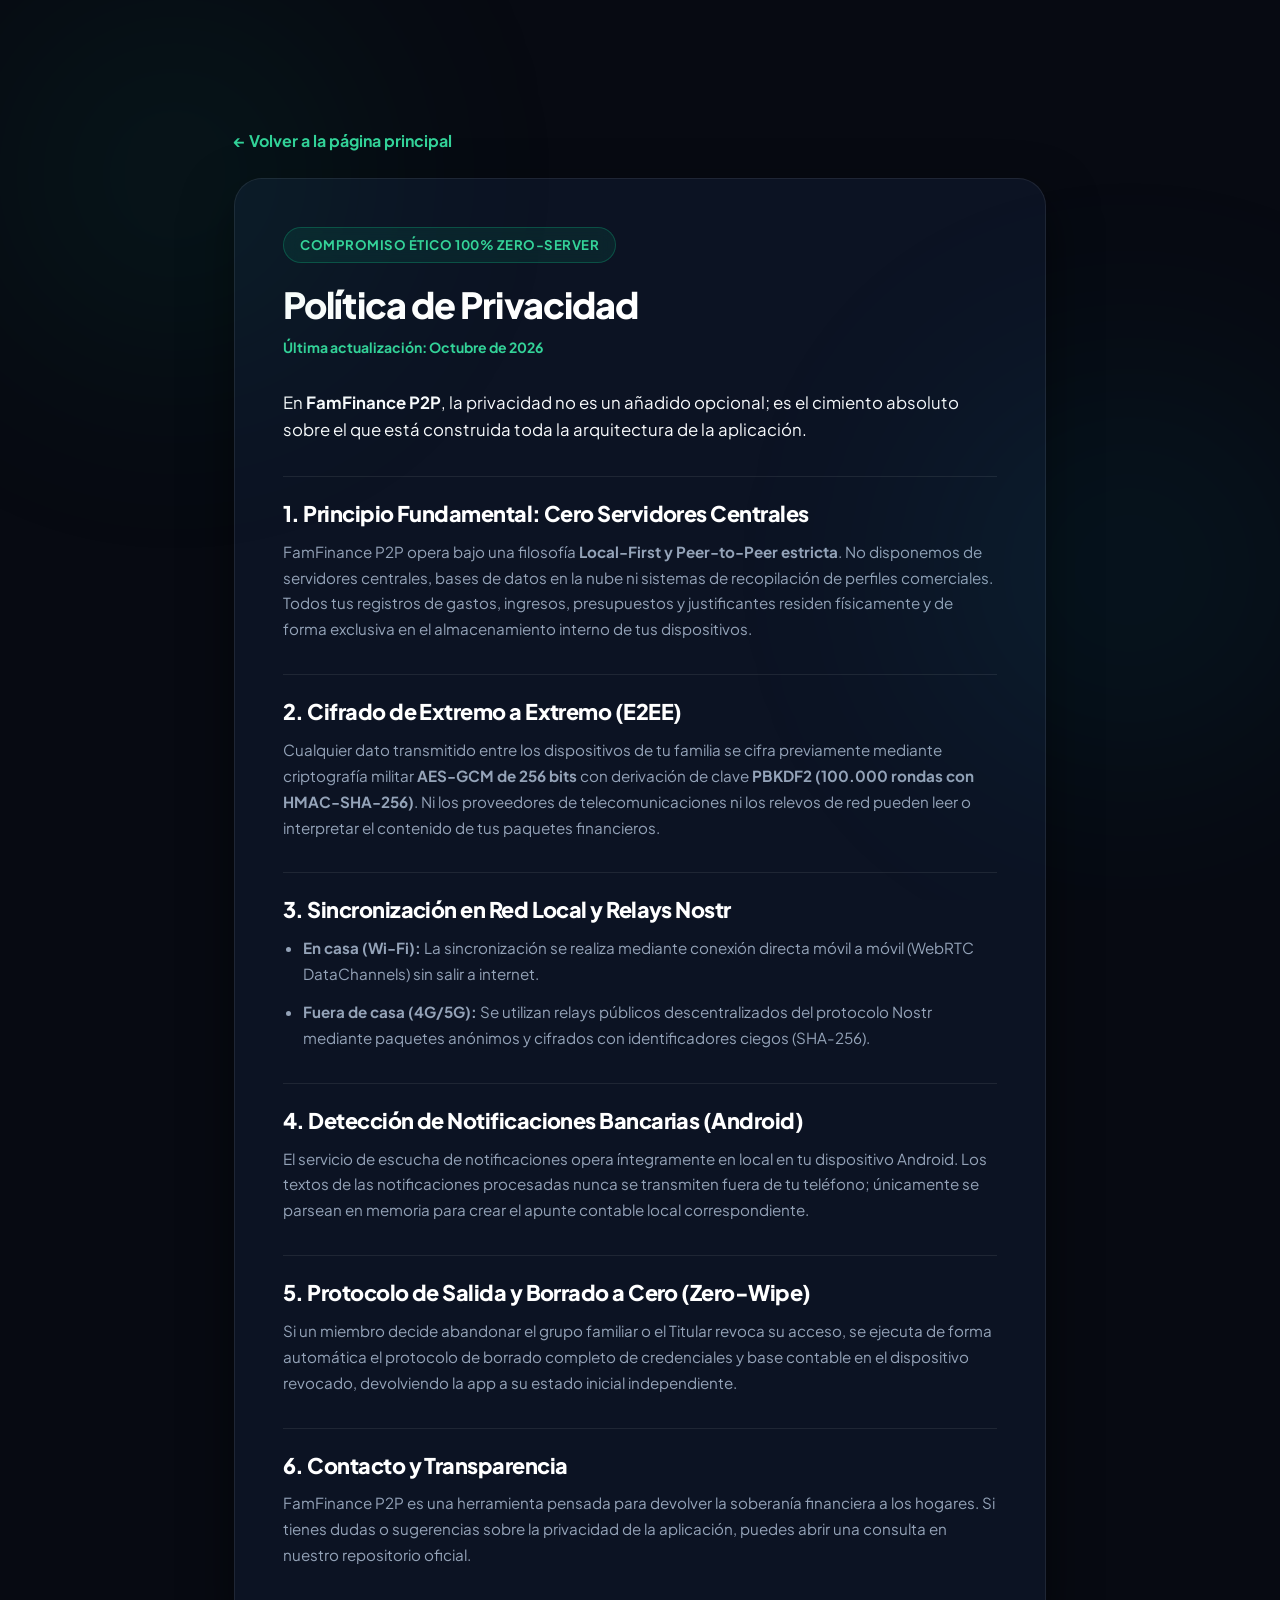
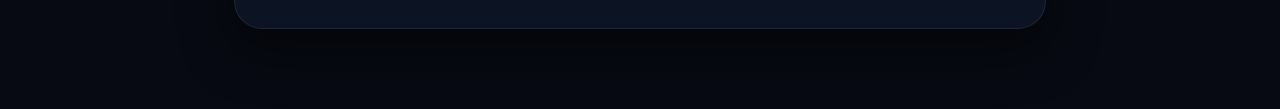
==== politica-privacidad.html @ a13605af "feat: landing page web de FamFinance P2P" ====
<!DOCTYPE html>
<html lang="es">
<head>
  <meta charset="UTF-8" />
  <meta name="viewport" content="width=device-width, initial-scale=1.0" />
  <title>Política de Privacidad — FamFinance P2P</title>
  <meta name="description" content="Política de Privacidad oficial de FamFinance P2P. Gestión financiera familiar con arquitectura Zero-Server, cifrado de extremo a extremo y máxima privacidad." />
  <link rel="icon" type="image/png" href="assets/icon.png" />
  <link rel="preconnect" href="https://fonts.googleapis.com">
  <link rel="preconnect" href="https://fonts.gstatic.com" crossorigin>
  <link href="https://fonts.googleapis.com/css2?family=Plus+Jakarta+Sans:wght@400;500;600;700;800&display=swap" rel="stylesheet">
  <link rel="stylesheet" href="styles.css" />
  <style>
    .legal-container {
      max-width: 860px;
      margin: 0 auto;
      padding: 8rem 1.5rem 5rem 1.5rem;
    }
    .legal-card {
      background: var(--bg-card);
      border: 1px solid var(--border-subtle);
      border-radius: var(--radius-xl);
      padding: 3rem;
      box-shadow: 0 20px 50px rgba(0, 0, 0, 0.5);
    }
    .legal-card h1 {
      font-size: 2.25rem;
      margin-bottom: 0.5rem;
    }
    .legal-date {
      color: var(--emerald-light);
      font-size: 0.875rem;
      font-weight: 700;
      margin-bottom: 2rem;
      display: inline-block;
    }
    .legal-section {
      margin-top: 2rem;
      border-top: 1px solid var(--border-subtle);
      padding-top: 1.5rem;
    }
    .legal-section h2 {
      font-size: 1.35rem;
      margin-bottom: 0.75rem;
      color: var(--text-white);
    }
    .legal-section p, .legal-section li {
      color: var(--text-secondary);
      font-size: 0.95rem;
      line-height: 1.7;
      margin-bottom: 0.75rem;
    }
    .legal-section ul {
      padding-left: 1.25rem;
    }
    .btn-back {
      display: inline-flex;
      align-items: center;
      gap: 0.5rem;
      color: var(--emerald-light);
      font-weight: 700;
      margin-bottom: 1.5rem;
    }
  </style>
</head>
<body>
  <div class="bg-ambient-lights">
    <div class="ambient-orb orb-1"></div>
    <div class="ambient-orb orb-2"></div>
  </div>

  <div class="legal-container">
    <a href="index.html" class="btn-back">← Volver a la página principal</a>
    <div class="legal-card">
      <div class="section-badge">Compromiso Ético 100% Zero-Server</div>
      <h1>Política de Privacidad</h1>
      <span class="legal-date">Última actualización: Octubre de 2026</span>

      <p style="color: var(--text-primary); font-size: 1.05rem; margin-bottom: 1.5rem;">
        En <strong>FamFinance P2P</strong>, la privacidad no es un añadido opcional; es el cimiento absoluto sobre el que está construida toda la arquitectura de la aplicación.
      </p>

      <div class="legal-section">
        <h2>1. Principio Fundamental: Cero Servidores Centrales</h2>
        <p>FamFinance P2P opera bajo una filosofía <strong>Local-First y Peer-to-Peer estricta</strong>. No disponemos de servidores centrales, bases de datos en la nube ni sistemas de recopilación de perfiles comerciales. Todos tus registros de gastos, ingresos, presupuestos y justificantes residen físicamente y de forma exclusiva en el almacenamiento interno de tus dispositivos.</p>
      </div>

      <div class="legal-section">
        <h2>2. Cifrado de Extremo a Extremo (E2EE)</h2>
        <p>Cualquier dato transmitido entre los dispositivos de tu familia se cifra previamente mediante criptografía militar <strong>AES-GCM de 256 bits</strong> con derivación de clave <strong>PBKDF2 (100.000 rondas con HMAC-SHA-256)</strong>. Ni los proveedores de telecomunicaciones ni los relevos de red pueden leer o interpretar el contenido de tus paquetes financieros.</p>
      </div>

      <div class="legal-section">
        <h2>3. Sincronización en Red Local y Relays Nostr</h2>
        <ul>
          <li><strong>En casa (Wi-Fi):</strong> La sincronización se realiza mediante conexión directa móvil a móvil (WebRTC DataChannels) sin salir a internet.</li>
          <li><strong>Fuera de casa (4G/5G):</strong> Se utilizan relays públicos descentralizados del protocolo Nostr mediante paquetes anónimos y cifrados con identificadores ciegos (SHA-256).</li>
        </ul>
      </div>

      <div class="legal-section">
        <h2>4. Detección de Notificaciones Bancarias (Android)</h2>
        <p>El servicio de escucha de notificaciones opera íntegramente en local en tu dispositivo Android. Los textos de las notificaciones procesadas nunca se transmiten fuera de tu teléfono; únicamente se parsean en memoria para crear el apunte contable local correspondiente.</p>
      </div>

      <div class="legal-section">
        <h2>5. Protocolo de Salida y Borrado a Cero (Zero-Wipe)</h2>
        <p>Si un miembro decide abandonar el grupo familiar o el Titular revoca su acceso, se ejecuta de forma automática el protocolo de borrado completo de credenciales y base contable en el dispositivo revocado, devolviendo la app a su estado inicial independiente.</p>
      </div>

      <div class="legal-section">
        <h2>6. Contacto y Transparencia</h2>
        <p>FamFinance P2P es una herramienta pensada para devolver la soberanía financiera a los hogares. Si tienes dudas o sugerencias sobre la privacidad de la aplicación, puedes abrir una consulta en nuestro repositorio oficial.</p>
      </div>
    </div>
  </div>
</body>
</html>
---- styles.css ----
/* ==========================================================================
   FamFinance P2P — Landing Page Premium Stylesheet
   Design System: Modern Dark Mode, Ambient Glows, Glassmorphism & High-End UX
   ========================================================================== */

:root {
  /* Color Palette */
  --bg-dark: #070a12;
  --bg-card: rgba(15, 23, 42, 0.75);
  --bg-card-hover: rgba(30, 41, 59, 0.85);
  --bg-card-solid: #0f172a;
  --border-subtle: rgba(255, 255, 255, 0.08);
  --border-highlight: rgba(16, 185, 129, 0.35);
  --border-glow: rgba(56, 189, 248, 0.25);
  
  /* Text colors */
  --text-primary: #f8fafc;
  --text-secondary: #94a3b8;
  --text-muted: #64748b;
  --text-white: #ffffff;
  
  /* Brand Accents */
  --emerald-main: #10b981;
  --emerald-light: #34d399;
  --emerald-glow: rgba(16, 185, 129, 0.2);
  --cyan-main: #06b6d4;
  --cyan-light: #38bdf8;
  --cyan-glow: rgba(6, 182, 212, 0.2);
  --indigo-accent: #6366f1;
  --amber-accent: #f59e0b;
  --danger-accent: #ef4444;
  
  /* Gradients */
  --gradient-brand: linear-gradient(135deg, #10b981 0%, #06b6d4 100%);
  --gradient-glow: linear-gradient(135deg, rgba(16, 185, 129, 0.15) 0%, rgba(6, 182, 212, 0.15) 100%);
  --gradient-text: linear-gradient(135deg, #ffffff 0%, #cbd5e1 50%, #94a3b8 100%);
  --gradient-emerald-text: linear-gradient(135deg, #34d399 0%, #06b6d4 100%);
  --gradient-card: linear-gradient(180deg, rgba(30, 41, 59, 0.6) 0%, rgba(15, 23, 42, 0.8) 100%);
  
  /* Layout & Geometry */
  --font-main: 'Plus Jakarta Sans', -apple-system, BlinkMacSystemFont, 'Segoe UI', Roboto, sans-serif;
  --max-w: 1240px;
  --radius-sm: 8px;
  --radius-md: 14px;
  --radius-lg: 20px;
  --radius-xl: 28px;
  --radius-pill: 9999px;
  
  /* Transitions */
  --transition-fast: 0.2s cubic-bezier(0.16, 1, 0.3, 1);
  --transition-smooth: 0.35s cubic-bezier(0.16, 1, 0.3, 1);
  --transition-slow: 0.6s cubic-bezier(0.16, 1, 0.3, 1);
}

/* CSS Reset & Defaults */
*, *::before, *::after {
  box-sizing: border-box;
  margin: 0;
  padding: 0;
}

html {
  scroll-behavior: smooth;
  font-size: 16px;
  background-color: var(--bg-dark);
  color: var(--text-primary);
  font-family: var(--font-main);
  -webkit-font-smoothing: antialiased;
  -moz-osx-font-smoothing: grayscale;
}

body {
  position: relative;
  overflow-x: hidden;
  line-height: 1.6;
  background-color: var(--bg-dark);
}

/* Ambient Background Lights */
.bg-ambient-lights {
  position: fixed;
  top: 0;
  left: 0;
  width: 100vw;
  height: 100vh;
  pointer-events: none;
  z-index: 0;
  overflow: hidden;
}

.ambient-orb {
  position: absolute;
  border-radius: 50%;
  filter: blur(120px);
  opacity: 0.35;
  animation: floatOrb 18s ease-in-out infinite alternate;
}

.orb-1 {
  width: 550px;
  height: 550px;
  top: -100px;
  left: -100px;
  background: radial-gradient(circle, rgba(16, 185, 129, 0.35) 0%, transparent 70%);
}

.orb-2 {
  width: 600px;
  height: 600px;
  top: 30%;
  right: -150px;
  background: radial-gradient(circle, rgba(6, 182, 212, 0.3) 0%, transparent 70%);
  animation-duration: 22s;
  animation-delay: -5s;
}

.orb-3 {
  width: 500px;
  height: 500px;
  bottom: 5%;
  left: 20%;
  background: radial-gradient(circle, rgba(99, 102, 241, 0.25) 0%, transparent 70%);
  animation-duration: 26s;
  animation-delay: -10s;
}

@keyframes floatOrb {
  0% { transform: translate(0, 0) scale(1); }
  50% { transform: translate(40px, 30px) scale(1.08); }
  100% { transform: translate(-30px, 50px) scale(0.95); }
}

/* Subtle Grid Background Pattern */
.bg-grid-overlay {
  position: absolute;
  top: 0;
  left: 0;
  right: 0;
  bottom: 0;
  background-image: 
    linear-gradient(to right, rgba(255, 255, 255, 0.03) 1px, transparent 1px),
    linear-gradient(to bottom, rgba(255, 255, 255, 0.03) 1px, transparent 1px);
  background-size: 50px 50px;
  pointer-events: none;
  mask-image: radial-gradient(ellipse at center, rgba(0, 0, 0, 0.8) 0%, transparent 80%);
  -webkit-mask-image: radial-gradient(ellipse at center, rgba(0, 0, 0, 0.8) 0%, transparent 80%);
}

/* Typography & Headings */
h1, h2, h3, h4 {
  font-weight: 800;
  line-height: 1.2;
  color: var(--text-white);
  letter-spacing: -0.025em;
}

a {
  color: inherit;
  text-decoration: none;
  transition: var(--transition-fast);
}

img {
  max-width: 100%;
  height: auto;
  display: block;
}

/* Container */
.container {
  width: 100%;
  max-width: var(--max-w);
  margin: 0 auto;
  padding: 0 1.5rem;
  position: relative;
  z-index: 1;
}

/* Section Common Styling */
section {
  padding: 6.5rem 0;
  position: relative;
}

.section-header {
  text-align: center;
  max-width: 760px;
  margin: 0 auto 4rem auto;
}

.section-badge {
  display: inline-flex;
  align-items: center;
  gap: 0.5rem;
  background: rgba(16, 185, 129, 0.1);
  color: var(--emerald-light);
  border: 1px solid rgba(16, 185, 129, 0.3);
  padding: 0.4rem 1rem;
  border-radius: var(--radius-pill);
  font-size: 0.825rem;
  font-weight: 700;
  letter-spacing: 0.04em;
  text-transform: uppercase;
  margin-bottom: 1.25rem;
  backdrop-filter: blur(8px);
}

.section-badge.blue {
  background: rgba(6, 182, 212, 0.1);
  color: var(--cyan-light);
  border-color: rgba(6, 182, 212, 0.3);
}

.section-badge.purple {
  background: rgba(99, 102, 241, 0.1);
  color: #a5b4fc;
  border-color: rgba(99, 102, 241, 0.3);
}

.section-title {
  font-size: clamp(2rem, 4vw, 2.85rem);
  margin-bottom: 1.25rem;
}

.gradient-text {
  background: var(--gradient-emerald-text);
  -webkit-background-clip: text;
  -webkit-text-fill-color: transparent;
}

.section-subtitle {
  font-size: 1.125rem;
  color: var(--text-secondary);
  line-height: 1.7;
}

/* ==========================================================================
   NAVIGATION BAR
   ========================================================================== */
.site-nav {
  position: fixed;
  top: 0;
  left: 0;
  right: 0;
  z-index: 100;
  padding: 1.1rem 0;
  transition: var(--transition-smooth);
}

.site-nav.scrolled {
  background: rgba(7, 10, 18, 0.85);
  backdrop-filter: blur(18px);
  -webkit-backdrop-filter: blur(18px);
  border-bottom: 1px solid var(--border-subtle);
  padding: 0.8rem 0;
  box-shadow: 0 10px 30px rgba(0, 0, 0, 0.4);
}

.nav-container {
  display: flex;
  align-items: center;
  justify-content: space-between;
}

.brand-logo {
  display: flex;
  align-items: center;
  gap: 0.85rem;
  font-size: 1.35rem;
  font-weight: 800;
  color: var(--text-white);
  letter-spacing: -0.02em;
}

.logo-img {
  width: 40px;
  height: 40px;
  border-radius: 10px;
  box-shadow: 0 4px 14px rgba(16, 185, 129, 0.3);
}

.brand-badge {
  font-size: 0.65rem;
  font-weight: 700;
  padding: 0.2rem 0.5rem;
  background: linear-gradient(135deg, rgba(16, 185, 129, 0.2), rgba(6, 182, 212, 0.2));
  color: var(--emerald-light);
  border: 1px solid rgba(16, 185, 129, 0.4);
  border-radius: 6px;
  margin-left: 0.35rem;
  text-transform: uppercase;
}

.nav-links {
  display: flex;
  align-items: center;
  gap: 2rem;
  list-style: none;
}

.nav-link {
  font-size: 0.95rem;
  font-weight: 600;
  color: var(--text-secondary);
  position: relative;
}

.nav-link:hover {
  color: var(--text-white);
}

.nav-actions {
  display: flex;
  align-items: center;
  gap: 1rem;
}

.btn-nav-cta {
  display: inline-flex;
  align-items: center;
  gap: 0.5rem;
  background: var(--gradient-brand);
  color: #070a12;
  font-weight: 700;
  font-size: 0.9rem;
  padding: 0.65rem 1.35rem;
  border-radius: var(--radius-pill);
  box-shadow: 0 4px 20px rgba(16, 185, 129, 0.35);
  transition: var(--transition-fast);
}

.btn-nav-cta:hover {
  transform: translateY(-2px);
  box-shadow: 0 6px 26px rgba(16, 185, 129, 0.55);
}

/* Mobile Toggle */
.mobile-toggle {
  display: none;
  background: none;
  border: none;
  color: var(--text-white);
  cursor: pointer;
  padding: 0.5rem;
}

/* ==========================================================================
   HERO SECTION
   ========================================================================== */
.hero-section {
  padding-top: 10.5rem;
  padding-bottom: 6rem;
  position: relative;
  overflow: hidden;
}

.hero-grid {
  display: grid;
  grid-template-columns: 1.15fr 0.85fr;
  gap: 4rem;
  align-items: center;
}

.hero-content {
  max-width: 650px;
}

.hero-pill {
  display: inline-flex;
  align-items: center;
  gap: 0.6rem;
  background: rgba(15, 23, 42, 0.8);
  border: 1px solid rgba(255, 255, 255, 0.12);
  padding: 0.4rem 1rem 0.4rem 0.5rem;
  border-radius: var(--radius-pill);
  font-size: 0.825rem;
  font-weight: 600;
  color: var(--text-primary);
  margin-bottom: 1.75rem;
  box-shadow: 0 4px 20px rgba(0, 0, 0, 0.3);
}

.hero-pill-badge {
  background: var(--gradient-brand);
  color: #070a12;
  padding: 0.25rem 0.65rem;
  border-radius: var(--radius-pill);
  font-weight: 800;
  font-size: 0.725rem;
}

.hero-title {
  font-size: clamp(2.5rem, 5.5vw, 3.85rem);
  font-weight: 800;
  line-height: 1.12;
  margin-bottom: 1.5rem;
  letter-spacing: -0.03em;
}

.hero-description {
  font-size: 1.18rem;
  color: var(--text-secondary);
  line-height: 1.7;
  margin-bottom: 2.25rem;
}

.hero-cta-group {
  display: flex;
  flex-wrap: wrap;
  align-items: center;
  gap: 1.15rem;
  margin-bottom: 2.5rem;
}

/* Buttons */
.btn-primary {
  display: inline-flex;
  align-items: center;
  justify-content: center;
  gap: 0.75rem;
  background: var(--gradient-brand);
  color: #05140f;
  font-size: 1.05rem;
  font-weight: 800;
  padding: 0.95rem 1.85rem;
  border-radius: var(--radius-pill);
  box-shadow: 0 8px 30px rgba(16, 185, 129, 0.38);
  transition: var(--transition-fast);
  cursor: pointer;
}

.btn-primary:hover {
  transform: translateY(-3px);
  box-shadow: 0 12px 38px rgba(16, 185, 129, 0.55);
}

.btn-secondary {
  display: inline-flex;
  align-items: center;
  justify-content: center;
  gap: 0.75rem;
  background: rgba(30, 41, 59, 0.7);
  color: var(--text-white);
  border: 1px solid var(--border-subtle);
  font-size: 1.05rem;
  font-weight: 700;
  padding: 0.95rem 1.75rem;
  border-radius: var(--radius-pill);
  backdrop-filter: blur(10px);
  transition: var(--transition-fast);
  cursor: pointer;
}

.btn-secondary:hover {
  background: rgba(51, 65, 85, 0.9);
  border-color: rgba(255, 255, 255, 0.2);
  transform: translateY(-2px);
}

.hero-stats {
  display: grid;
  grid-template-columns: repeat(3, 1fr);
  gap: 1.5rem;
  padding-top: 1.5rem;
  border-top: 1px solid var(--border-subtle);
}

.stat-item h4 {
  font-size: 1.65rem;
  font-weight: 800;
  color: var(--text-white);
  margin-bottom: 0.2rem;
}

.stat-item p {
  font-size: 0.85rem;
  color: var(--text-secondary);
}

/* Hero Visual / Phone Mockup */
.hero-visual {
  position: relative;
  display: flex;
  justify-content: center;
}

.mockup-container {
  position: relative;
  width: 100%;
  max-width: 380px;
}

.phone-frame {
  position: relative;
  border-radius: 42px;
  background: #0f172a;
  padding: 12px;
  box-shadow: 
    0 25px 60px -15px rgba(0, 0, 0, 0.8),
    0 0 0 1px rgba(255, 255, 255, 0.1),
    0 0 45px rgba(16, 185, 129, 0.2);
  border: 2px solid rgba(255, 255, 255, 0.15);
  overflow: hidden;
}

.phone-screen {
  border-radius: 32px;
  overflow: hidden;
  background: #090d16;
  position: relative;
}

.phone-screen img {
  width: 100%;
  height: auto;
  object-fit: cover;
  display: block;
}

/* Floating Notification Badges */
.floating-card {
  position: absolute;
  background: rgba(15, 23, 42, 0.92);
  backdrop-filter: blur(16px);
  -webkit-backdrop-filter: blur(16px);
  border: 1px solid rgba(255, 255, 255, 0.14);
  border-radius: var(--radius-md);
  padding: 0.85rem 1.15rem;
  box-shadow: 0 16px 36px rgba(0, 0, 0, 0.6);
  z-index: 10;
  animation: floatCard 6s ease-in-out infinite alternate;
}

.card-top-left {
  top: 12%;
  left: -16%;
}

.card-bottom-right {
  bottom: 14%;
  right: -16%;
  animation-delay: -3s;
}

@keyframes floatCard {
  0% { transform: translateY(0); }
  100% { transform: translateY(-12px); }
}

.float-content {
  display: flex;
  align-items: center;
  gap: 0.85rem;
}

.float-icon {
  width: 38px;
  height: 38px;
  border-radius: 10px;
  display: flex;
  align-items: center;
  justify-content: center;
  font-size: 1.25rem;
}

.float-icon.emerald {
  background: rgba(16, 185, 129, 0.15);
  color: var(--emerald-light);
  border: 1px solid rgba(16, 185, 129, 0.3);
}

.float-icon.cyan {
  background: rgba(6, 182, 212, 0.15);
  color: var(--cyan-light);
  border: 1px solid rgba(6, 182, 212, 0.3);
}

.float-text strong {
  display: block;
  font-size: 0.875rem;
  color: var(--text-white);
}

.float-text span {
  font-size: 0.75rem;
  color: var(--emerald-light);
}

/* ==========================================================================
   PROBLEM VS SOLUTION / COMPARATIVE MATRIX
   ========================================================================== */
.comparison-section {
  background: linear-gradient(180deg, rgba(7, 10, 18, 0) 0%, rgba(15, 23, 42, 0.5) 50%, rgba(7, 10, 18, 0) 100%);
}

.comparison-grid {
  display: grid;
  grid-template-columns: 1fr 1fr;
  gap: 2rem;
}

.compare-card {
  border-radius: var(--radius-xl);
  padding: 2.75rem;
  position: relative;
  overflow: hidden;
}

.compare-card.danger {
  background: linear-gradient(180deg, rgba(239, 68, 68, 0.05) 0%, rgba(15, 23, 42, 0.7) 100%);
  border: 1px solid rgba(239, 68, 68, 0.2);
}

.compare-card.success {
  background: linear-gradient(180deg, rgba(16, 185, 129, 0.08) 0%, rgba(15, 23, 42, 0.9) 100%);
  border: 1px solid rgba(16, 185, 129, 0.35);
  box-shadow: 0 20px 45px -10px rgba(16, 185, 129, 0.15);
}

.compare-badge {
  display: inline-block;
  font-size: 0.75rem;
  font-weight: 800;
  text-transform: uppercase;
  padding: 0.35rem 0.85rem;
  border-radius: var(--radius-pill);
  margin-bottom: 1.25rem;
}

.compare-card.danger .compare-badge {
  background: rgba(239, 68, 68, 0.15);
  color: #f87171;
}

.compare-card.success .compare-badge {
  background: rgba(16, 185, 129, 0.2);
  color: var(--emerald-light);
}

.compare-title {
  font-size: 1.75rem;
  margin-bottom: 0.75rem;
}

.compare-desc {
  color: var(--text-secondary);
  font-size: 0.95rem;
  margin-bottom: 2rem;
}

.compare-list {
  list-style: none;
  display: flex;
  flex-direction: column;
  gap: 1.15rem;
}

.compare-list li {
  display: flex;
  align-items: flex-start;
  gap: 0.85rem;
  font-size: 0.95rem;
  line-height: 1.5;
}

.icon-x {
  color: #ef4444;
  font-size: 1.25rem;
  line-height: 1;
  flex-shrink: 0;
  margin-top: 2px;
}

.icon-check {
  color: var(--emerald-light);
  font-size: 1.25rem;
  line-height: 1;
  flex-shrink: 0;
  margin-top: 2px;
}

/* ==========================================================================
   FEATURES SHOWCASE (GRID)
   ========================================================================== */
.features-grid {
  display: grid;
  grid-template-columns: repeat(3, 1fr);
  gap: 1.75rem;
}

.feature-card {
  background: var(--gradient-card);
  border: 1px solid var(--border-subtle);
  border-radius: var(--radius-lg);
  padding: 2.25rem 2rem;
  transition: var(--transition-smooth);
  position: relative;
  overflow: hidden;
}

.feature-card::before {
  content: '';
  position: absolute;
  top: 0;
  left: 0;
  right: 0;
  height: 2px;
  background: var(--gradient-brand);
  opacity: 0;
  transition: var(--transition-fast);
}

.feature-card:hover {
  transform: translateY(-6px);
  border-color: rgba(16, 185, 129, 0.4);
  box-shadow: 0 20px 40px rgba(0, 0, 0, 0.45);
}

.feature-card:hover::before {
  opacity: 1;
}

.feature-icon-box {
  width: 54px;
  height: 54px;
  border-radius: 14px;
  background: rgba(16, 185, 129, 0.12);
  border: 1px solid rgba(16, 185, 129, 0.25);
  display: flex;
  align-items: center;
  justify-content: center;
  font-size: 1.65rem;
  margin-bottom: 1.5rem;
}

.feature-icon-box.cyan {
  background: rgba(6, 182, 212, 0.12);
  border-color: rgba(6, 182, 212, 0.25);
}

.feature-icon-box.indigo {
  background: rgba(99, 102, 241, 0.12);
  border-color: rgba(99, 102, 241, 0.25);
}

.feature-card h3 {
  font-size: 1.25rem;
  margin-bottom: 0.75rem;
  color: var(--text-white);
}

.feature-card p {
  color: var(--text-secondary);
  font-size: 0.925rem;
  line-height: 1.65;
}

.feature-tag {
  display: inline-block;
  margin-top: 1.25rem;
  font-size: 0.75rem;
  font-weight: 700;
  color: var(--emerald-light);
  text-transform: uppercase;
  letter-spacing: 0.04em;
}

/* ==========================================================================
   SCREENSHOTS & INTERACTIVE TABS
   ========================================================================== */
.gallery-section {
  background: linear-gradient(180deg, rgba(15, 23, 42, 0.4) 0%, rgba(7, 10, 18, 0.8) 100%);
}

.tabs-container {
  display: flex;
  justify-content: center;
  gap: 0.75rem;
  margin-bottom: 3rem;
  flex-wrap: wrap;
}

.tab-btn {
  background: rgba(15, 23, 42, 0.8);
  border: 1px solid var(--border-subtle);
  color: var(--text-secondary);
  padding: 0.75rem 1.5rem;
  border-radius: var(--radius-pill);
  font-size: 0.95rem;
  font-weight: 600;
  cursor: pointer;
  transition: var(--transition-fast);
  display: flex;
  align-items: center;
  gap: 0.5rem;
}

.tab-btn.active, .tab-btn:hover {
  background: rgba(30, 41, 59, 0.9);
  color: var(--text-white);
  border-color: var(--emerald-light);
  box-shadow: 0 4px 18px rgba(16, 185, 129, 0.2);
}

.tab-btn.active {
  background: var(--gradient-brand);
  color: #05140f;
  font-weight: 800;
}

.gallery-display {
  max-width: 900px;
  margin: 0 auto;
  border-radius: var(--radius-xl);
  overflow: hidden;
  border: 1px solid rgba(255, 255, 255, 0.12);
  box-shadow: 0 25px 60px rgba(0, 0, 0, 0.7), 0 0 40px rgba(16, 185, 129, 0.15);
  background: #090d16;
}

.gallery-view {
  display: none;
}

.gallery-view.active {
  display: block;
  animation: fadeIn 0.4s ease;
}

@keyframes fadeIn {
  from { opacity: 0; transform: scale(0.98); }
  to { opacity: 1; transform: scale(1); }
}

.gallery-view img {
  width: 100%;
  height: auto;
  display: block;
}

.gallery-caption {
  padding: 1.5rem 2rem;
  background: rgba(15, 23, 42, 0.95);
  border-top: 1px solid var(--border-subtle);
  display: flex;
  justify-content: space-between;
  align-items: center;
}

.gallery-caption h4 {
  font-size: 1.15rem;
  color: var(--text-white);
  margin-bottom: 0.25rem;
}

.gallery-caption p {
  font-size: 0.875rem;
  color: var(--text-secondary);
}

/* ==========================================================================
   INTERACTIVE SAVINGS CALCULATOR
   ========================================================================== */
.calculator-card {
  background: linear-gradient(135deg, rgba(30, 41, 59, 0.7) 0%, rgba(15, 23, 42, 0.9) 100%);
  border: 1px solid rgba(16, 185, 129, 0.3);
  border-radius: var(--radius-xl);
  padding: 3rem;
  max-width: 950px;
  margin: 0 auto;
  box-shadow: 0 20px 50px rgba(0, 0, 0, 0.5);
}

.calc-grid {
  display: grid;
  grid-template-columns: 1.2fr 1fr;
  gap: 3rem;
  align-items: center;
}

.calc-control {
  margin-bottom: 2rem;
}

.calc-label {
  display: flex;
  justify-content: space-between;
  font-weight: 700;
  margin-bottom: 0.75rem;
  font-size: 0.95rem;
}

.calc-label span:last-child {
  color: var(--emerald-light);
  font-size: 1.1rem;
}

input[type="range"] {
  width: 100%;
  height: 8px;
  background: #1e293b;
  border-radius: 99px;
  outline: none;
  -webkit-appearance: none;
  cursor: pointer;
}

input[type="range"]::-webkit-slider-thumb {
  -webkit-appearance: none;
  width: 22px;
  height: 22px;
  border-radius: 50%;
  background: var(--emerald-light);
  box-shadow: 0 0 12px var(--emerald-main);
  cursor: pointer;
  transition: transform 0.15s ease;
}

input[type="range"]::-webkit-slider-thumb:hover {
  transform: scale(1.18);
}

.calc-result-box {
  background: rgba(7, 10, 18, 0.7);
  border: 1px solid rgba(255, 255, 255, 0.1);
  border-radius: var(--radius-lg);
  padding: 2.25rem 2rem;
  text-align: center;
  position: relative;
  overflow: hidden;
}

.calc-result-box::before {
  content: '';
  position: absolute;
  top: -50px;
  left: 50%;
  transform: translateX(-50%);
  width: 120px;
  height: 120px;
  background: radial-gradient(circle, rgba(16, 185, 129, 0.4) 0%, transparent 70%);
  pointer-events: none;
}

.calc-result-title {
  font-size: 0.85rem;
  text-transform: uppercase;
  color: var(--text-secondary);
  font-weight: 700;
  letter-spacing: 0.05em;
  margin-bottom: 0.5rem;
}

.calc-big-number {
  font-size: 3rem;
  font-weight: 800;
  color: var(--emerald-light);
  line-height: 1.1;
  margin-bottom: 0.5rem;
}

.calc-result-box p {
  font-size: 0.875rem;
  color: var(--text-secondary);
  margin-bottom: 1.5rem;
}

.calc-badge-row {
  display: flex;
  justify-content: center;
  gap: 0.5rem;
  flex-wrap: wrap;
}

.calc-badge {
  font-size: 0.725rem;
  background: rgba(255, 255, 255, 0.06);
  padding: 0.3rem 0.65rem;
  border-radius: var(--radius-pill);
  color: var(--text-primary);
}

/* ==========================================================================
   HOW IT WORKS (STEP BY STEP)
   ========================================================================== */
.steps-grid {
  display: grid;
  grid-template-columns: repeat(3, 1fr);
  gap: 2rem;
  position: relative;
}

.step-card {
  background: var(--gradient-card);
  border: 1px solid var(--border-subtle);
  border-radius: var(--radius-lg);
  padding: 2.5rem 2rem;
  position: relative;
}

.step-number {
  position: absolute;
  top: 1.5rem;
  right: 1.5rem;
  font-size: 3rem;
  font-weight: 800;
  color: rgba(255, 255, 255, 0.06);
  line-height: 1;
}

.step-icon {
  width: 48px;
  height: 48px;
  border-radius: 12px;
  background: var(--gradient-brand);
  color: #070a12;
  font-size: 1.4rem;
  font-weight: 800;
  display: flex;
  align-items: center;
  justify-content: center;
  margin-bottom: 1.5rem;
}

.step-card h3 {
  font-size: 1.3rem;
  margin-bottom: 0.75rem;
}

.step-card p {
  color: var(--text-secondary);
  font-size: 0.95rem;
}

/* ==========================================================================
   CRYPTOGRAPHY & SECURITY PILLARS
   ========================================================================== */
.security-banner {
  background: radial-gradient(ellipse at center, rgba(16, 185, 129, 0.12) 0%, rgba(15, 23, 42, 0.8) 70%);
  border: 1px solid rgba(16, 185, 129, 0.25);
  border-radius: var(--radius-xl);
  padding: 3.5rem 3rem;
}

.security-grid {
  display: grid;
  grid-template-columns: repeat(4, 1fr);
  gap: 2rem;
  margin-top: 2.5rem;
}

.sec-pill {
  text-align: center;
  padding: 1.5rem 1rem;
  background: rgba(7, 10, 18, 0.6);
  border-radius: var(--radius-md);
  border: 1px solid var(--border-subtle);
}

.sec-pill h4 {
  color: var(--emerald-light);
  font-size: 1.15rem;
  margin-bottom: 0.35rem;
}

.sec-pill p {
  font-size: 0.825rem;
  color: var(--text-secondary);
}

/* ==========================================================================
   FAQ ACCORDION
   ========================================================================== */
.faq-container {
  max-width: 820px;
  margin: 0 auto;
  display: flex;
  flex-direction: column;
  gap: 1rem;
}

.faq-item {
  background: var(--gradient-card);
  border: 1px solid var(--border-subtle);
  border-radius: var(--radius-md);
  overflow: hidden;
  transition: var(--transition-fast);
}

.faq-item.active {
  border-color: rgba(16, 185, 129, 0.4);
}

.faq-question {
  width: 100%;
  padding: 1.35rem 1.75rem;
  background: none;
  border: none;
  text-align: left;
  font-size: 1.1rem;
  font-weight: 700;
  color: var(--text-white);
  cursor: pointer;
  display: flex;
  justify-content: space-between;
  align-items: center;
  gap: 1rem;
}

.faq-icon {
  font-size: 1.25rem;
  color: var(--emerald-light);
  transition: transform 0.3s ease;
}

.faq-item.active .faq-icon {
  transform: rotate(45deg);
}

.faq-answer {
  max-height: 0;
  overflow: hidden;
  transition: max-height 0.35s ease-out;
  padding: 0 1.75rem;
  color: var(--text-secondary);
  font-size: 0.95rem;
  line-height: 1.7;
}

.faq-item.active .faq-answer {
  max-height: 250px;
  padding-bottom: 1.5rem;
}

/* ==========================================================================
   DOWNLOAD CTA SECTION
   ========================================================================== */
.cta-box {
  background: linear-gradient(135deg, rgba(16, 185, 129, 0.15) 0%, rgba(6, 182, 212, 0.15) 100%), #0f172a;
  border: 1px solid rgba(16, 185, 129, 0.4);
  border-radius: var(--radius-xl);
  padding: 4.5rem 3rem;
  text-align: center;
  position: relative;
  overflow: hidden;
  box-shadow: 0 25px 60px rgba(0, 0, 0, 0.6);
}

.cta-box h2 {
  font-size: clamp(2.2rem, 4vw, 3.2rem);
  margin-bottom: 1.25rem;
}

.cta-box p {
  font-size: 1.15rem;
  color: var(--text-secondary);
  max-width: 680px;
  margin: 0 auto 2.5rem auto;
}

.cta-buttons {
  display: flex;
  justify-content: center;
  gap: 1.25rem;
  flex-wrap: wrap;
}

/* ==========================================================================
   FOOTER
   ========================================================================== */
.site-footer {
  border-top: 1px solid var(--border-subtle);
  padding: 4.5rem 0 2.5rem 0;
  background: #05080f;
}

.footer-grid {
  display: grid;
  grid-template-columns: 2fr 1fr 1fr 1fr;
  gap: 3rem;
  margin-bottom: 3.5rem;
}

.footer-brand p {
  color: var(--text-secondary);
  font-size: 0.9rem;
  line-height: 1.6;
  margin-top: 1rem;
  max-width: 320px;
}

.footer-col h5 {
  font-size: 0.95rem;
  font-weight: 700;
  color: var(--text-white);
  margin-bottom: 1.25rem;
}

.footer-links {
  list-style: none;
  display: flex;
  flex-direction: column;
  gap: 0.75rem;
}

.footer-links a {
  color: var(--text-secondary);
  font-size: 0.875rem;
}

.footer-links a:hover {
  color: var(--emerald-light);
}

.footer-bottom {
  display: flex;
  justify-content: space-between;
  align-items: center;
  padding-top: 2rem;
  border-top: 1px solid var(--border-subtle);
  font-size: 0.85rem;
  color: var(--text-muted);
  flex-wrap: wrap;
  gap: 1rem;
}

/* ==========================================================================
   RESPONSIVE MEDIA QUERIES
   ========================================================================== */
@media (max-width: 1024px) {
  .hero-grid {
    grid-template-columns: 1fr;
    text-align: center;
    gap: 3.5rem;
  }
  
  .hero-content {
    margin: 0 auto;
  }
  
  .hero-cta-group {
    justify-content: center;
  }
  
  .hero-stats {
    max-width: 500px;
    margin: 0 auto;
  }
  
  .features-grid {
    grid-template-columns: repeat(2, 1fr);
  }
  
  .security-grid {
    grid-template-columns: repeat(2, 1fr);
  }
  
  .calc-grid {
    grid-template-columns: 1fr;
  }
  
  .card-top-left {
    left: -5%;
  }
  
  .card-bottom-right {
    right: -5%;
  }
  
  .footer-grid {
    grid-template-columns: repeat(2, 1fr);
  }
}

@media (max-width: 768px) {
  .site-nav .nav-links {
    display: none;
  }
  
  .mobile-toggle {
    display: block;
  }
  
  .comparison-grid {
    grid-template-columns: 1fr;
  }
  
  .features-grid {
    grid-template-columns: 1fr;
  }
  
  .steps-grid {
    grid-template-columns: 1fr;
  }
  
  .hero-stats {
    grid-template-columns: 1fr;
    gap: 1rem;
  }
  
  .footer-grid {
    grid-template-columns: 1fr;
  }
  
  .calculator-card {
    padding: 2rem 1.5rem;
  }
  
  .cta-box {
    padding: 3rem 1.5rem;
  }
  
  .card-top-left, .card-bottom-right {
    display: none; /* Hide floating cards on small screens for cleaner fit */
  }
}
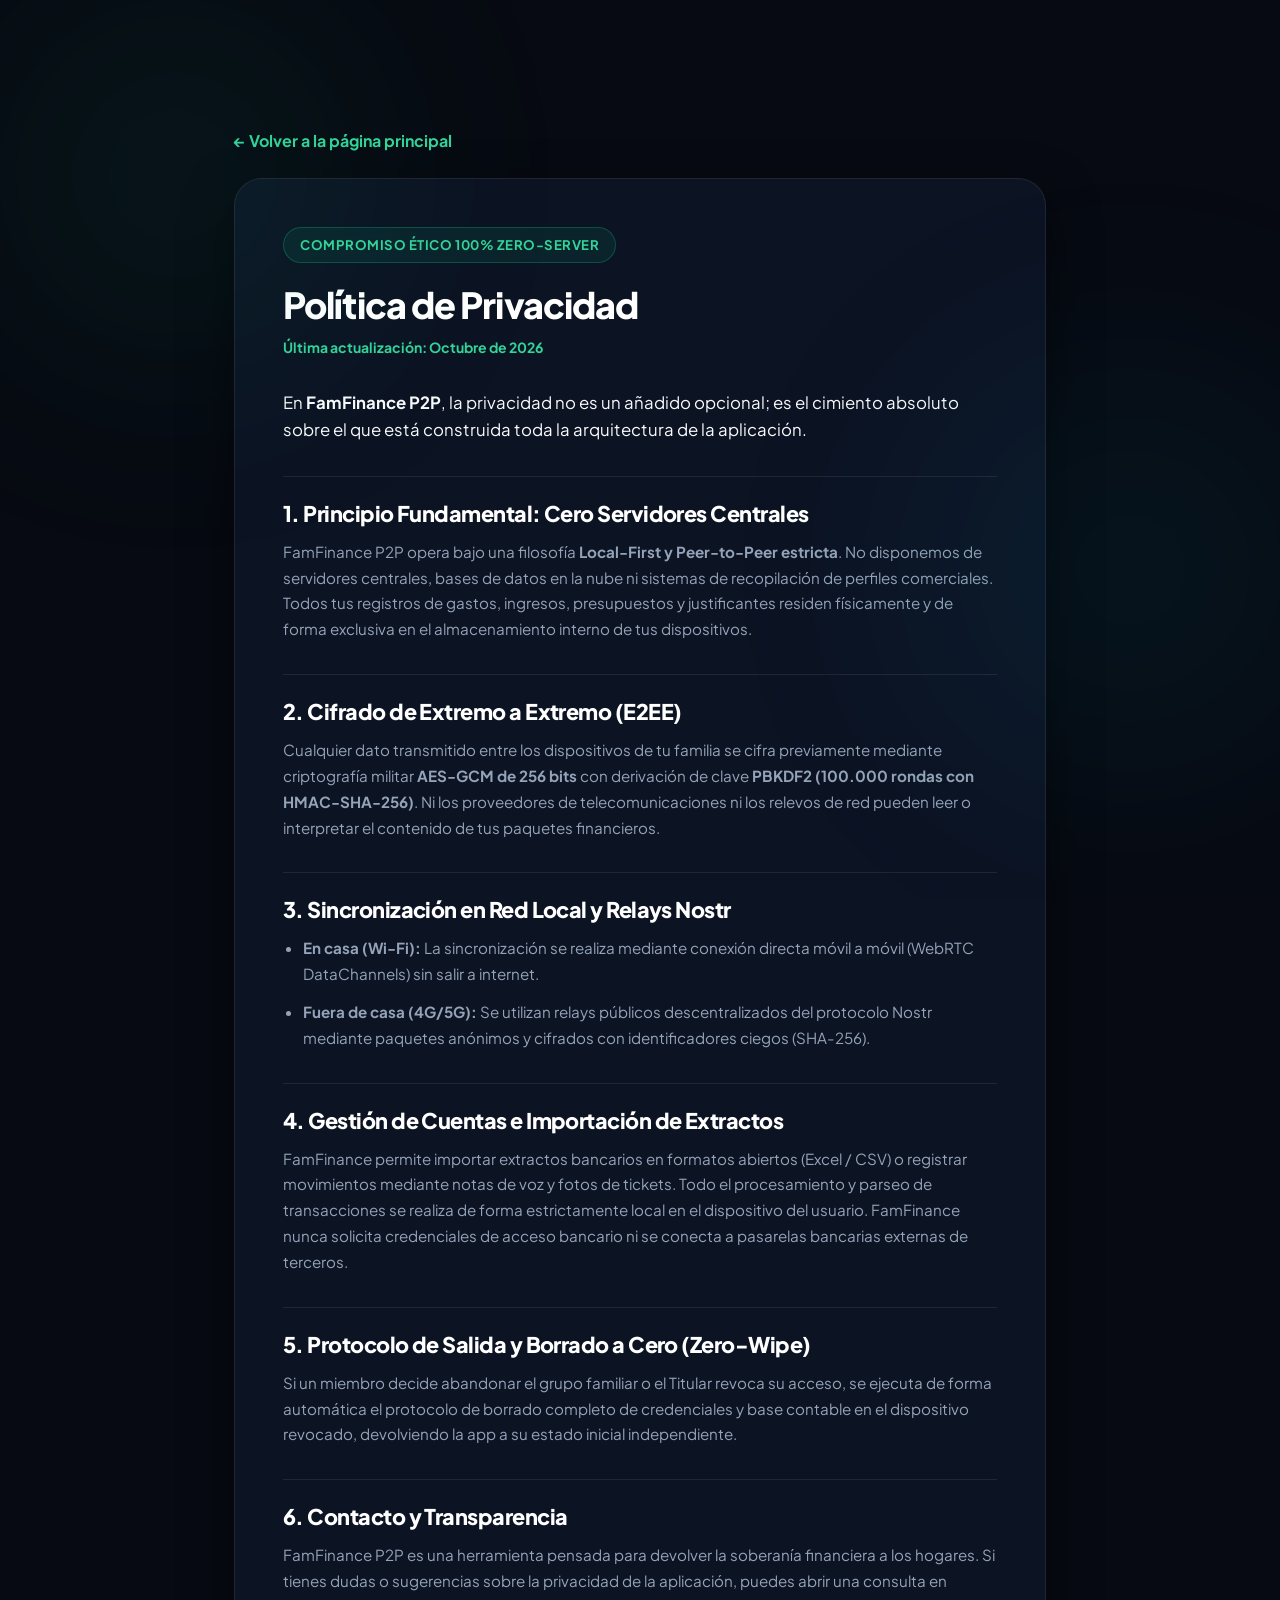
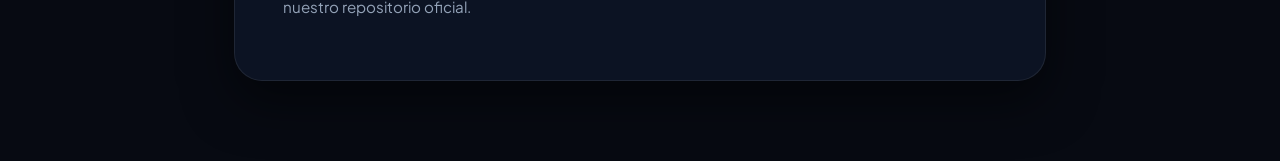
==== commit a3e3767e: "fix: actualizar capturas reales de la aplicacion y ajustar textos reales de importacion bancaria y p" ====
--- a/politica-privacidad.html
+++ b/politica-privacidad.html
@@ -99,8 +99,8 @@
       </div>
 
       <div class="legal-section">
-        <h2>4. Detección de Notificaciones Bancarias (Android)</h2>
-        <p>El servicio de escucha de notificaciones opera íntegramente en local en tu dispositivo Android. Los textos de las notificaciones procesadas nunca se transmiten fuera de tu teléfono; únicamente se parsean en memoria para crear el apunte contable local correspondiente.</p>
+        <h2>4. Gestión de Cuentas e Importación de Extractos</h2>
+        <p>FamFinance permite importar extractos bancarios en formatos abiertos (Excel / CSV) o registrar movimientos mediante notas de voz y fotos de tickets. Todo el procesamiento y parseo de transacciones se realiza de forma estrictamente local en el dispositivo del usuario. FamFinance nunca solicita credenciales de acceso bancario ni se conecta a pasarelas bancarias externas de terceros.</p>
       </div>
 
       <div class="legal-section">
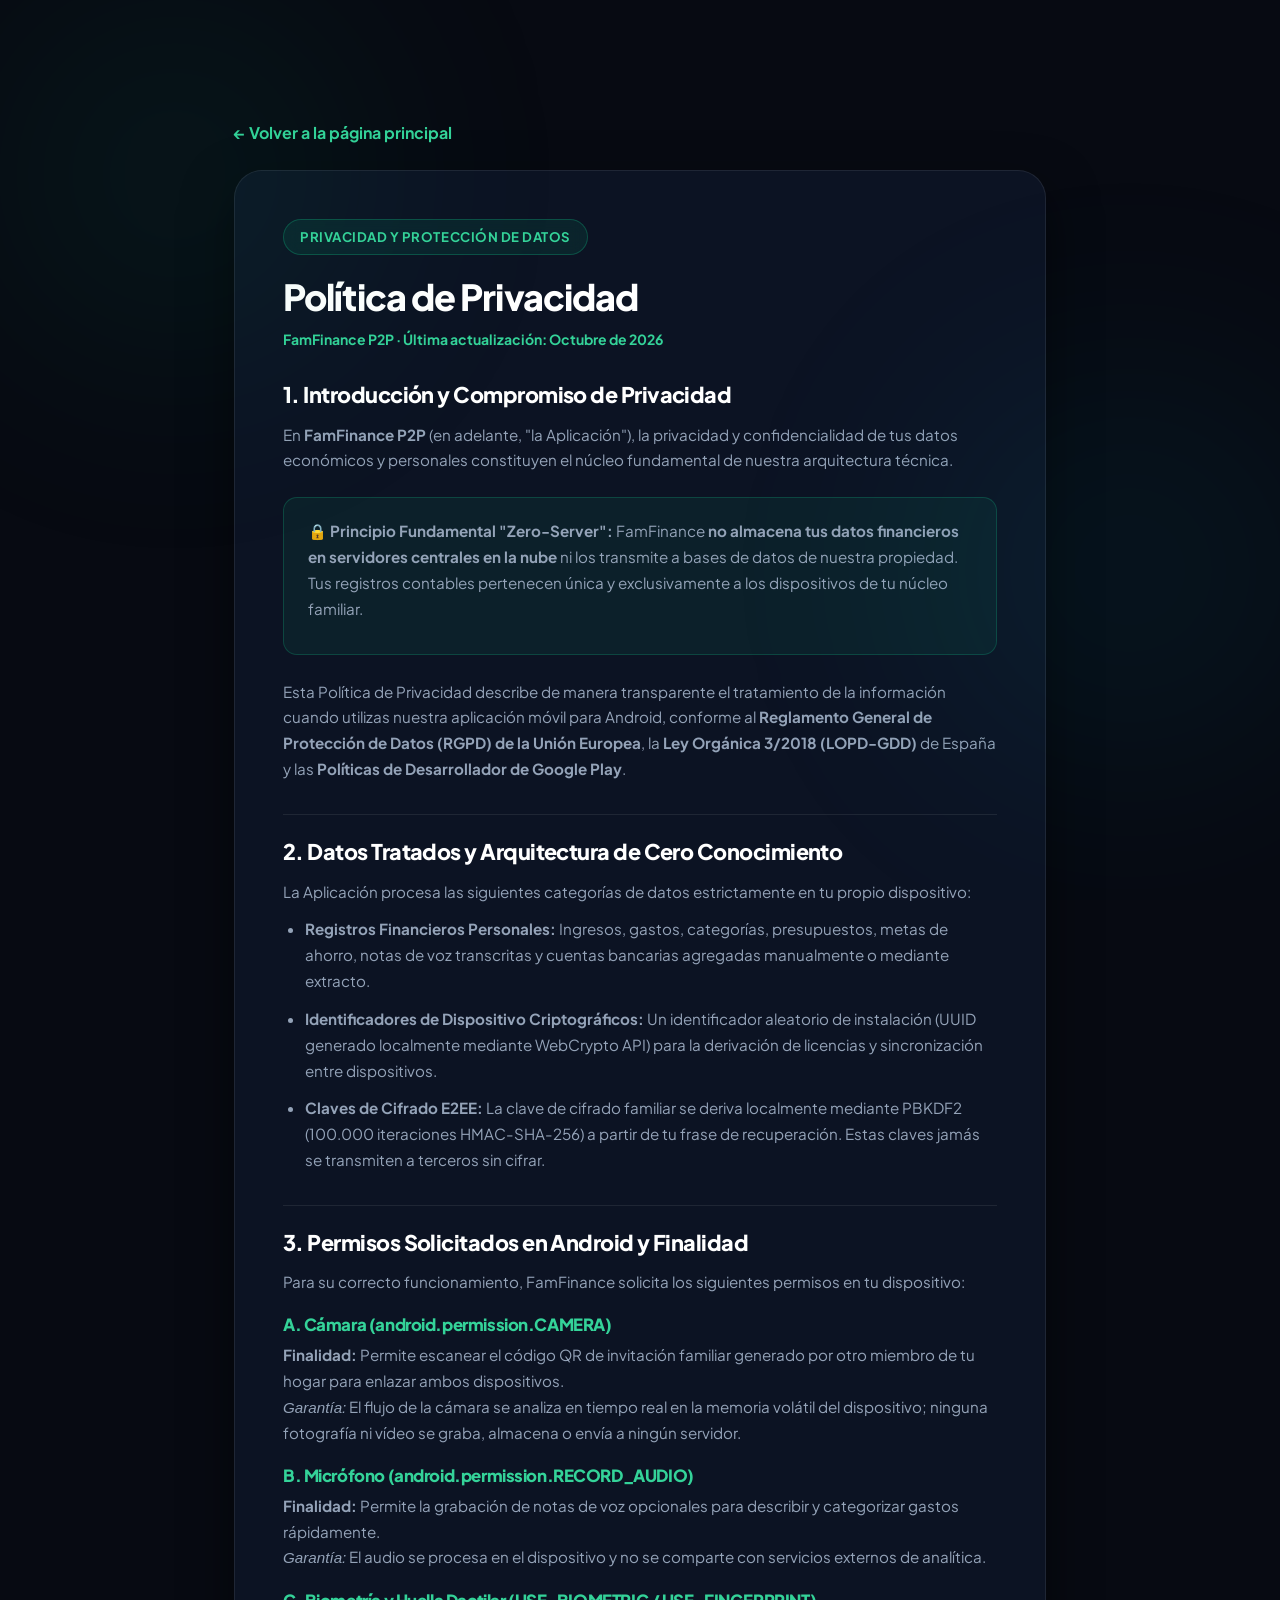
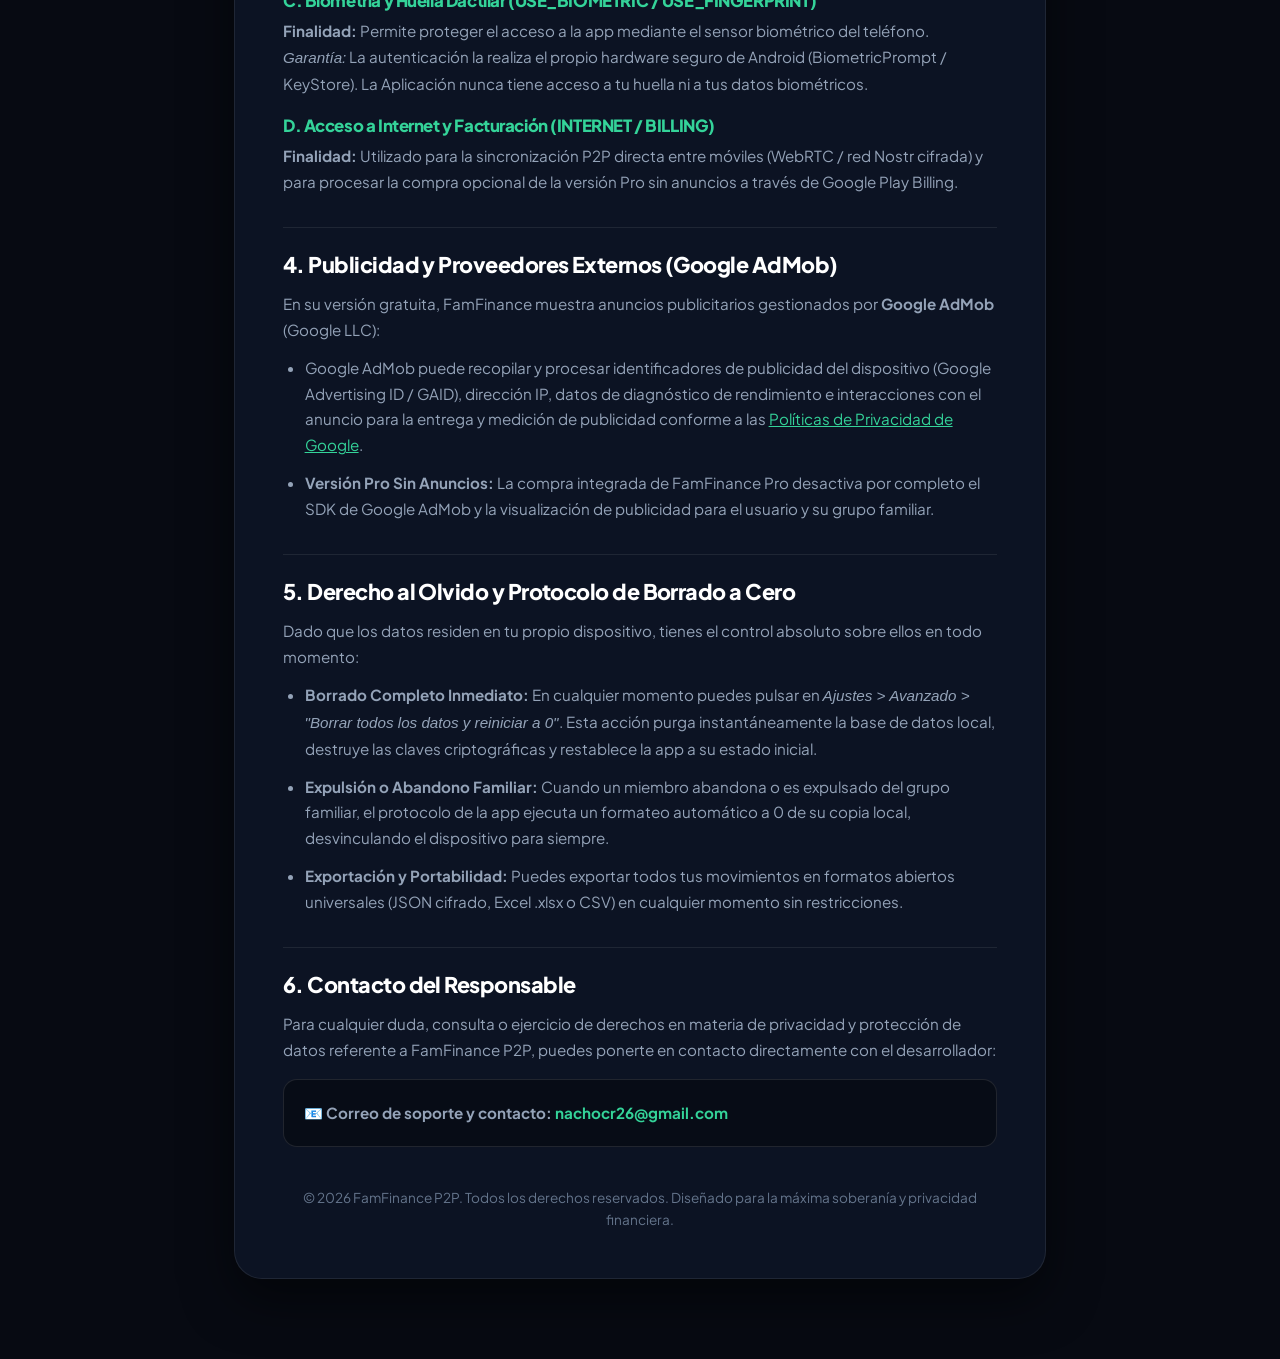
==== commit ac554c78: "feat: anadir formulario de contacto a nachocr26@gmail.com, eliminar simulador y actualizar politica " ====
--- a/politica-privacidad.html
+++ b/politica-privacidad.html
@@ -4,7 +4,7 @@
   <meta charset="UTF-8" />
   <meta name="viewport" content="width=device-width, initial-scale=1.0" />
   <title>Política de Privacidad — FamFinance P2P</title>
-  <meta name="description" content="Política de Privacidad oficial de FamFinance P2P. Gestión financiera familiar con arquitectura Zero-Server, cifrado de extremo a extremo y máxima privacidad." />
+  <meta name="description" content="Política de Privacidad oficial de FamFinance P2P. Conforme al RGPD de la UE, LOPD-GDD y Políticas de Google Play." />
   <link rel="icon" type="image/png" href="assets/icon.png" />
   <link rel="preconnect" href="https://fonts.googleapis.com">
   <link rel="preconnect" href="https://fonts.gstatic.com" crossorigin>
@@ -14,7 +14,7 @@
     .legal-container {
       max-width: 860px;
       margin: 0 auto;
-      padding: 8rem 1.5rem 5rem 1.5rem;
+      padding: 7.5rem 1.5rem 5rem 1.5rem;
     }
     .legal-card {
       background: var(--bg-card);
@@ -34,6 +34,14 @@
       margin-bottom: 2rem;
       display: inline-block;
     }
+    .legal-highlight-box {
+      background: rgba(16, 185, 129, 0.08);
+      border: 1px solid rgba(16, 185, 129, 0.25);
+      border-radius: var(--radius-md);
+      padding: 1.25rem 1.5rem;
+      margin: 1.5rem 0;
+      color: var(--text-primary);
+    }
     .legal-section {
       margin-top: 2rem;
       border-top: 1px solid var(--border-subtle);
@@ -41,8 +49,14 @@
     }
     .legal-section h2 {
       font-size: 1.35rem;
-      margin-bottom: 0.75rem;
+      margin-bottom: 0.85rem;
       color: var(--text-white);
+    }
+    .legal-section h3 {
+      font-size: 1.05rem;
+      margin-top: 1.25rem;
+      margin-bottom: 0.4rem;
+      color: var(--emerald-light);
     }
     .legal-section p, .legal-section li {
       color: var(--text-secondary);
@@ -51,7 +65,8 @@
       margin-bottom: 0.75rem;
     }
     .legal-section ul {
-      padding-left: 1.25rem;
+      padding-left: 1.35rem;
+      margin-bottom: 1rem;
     }
     .btn-back {
       display: inline-flex;
@@ -60,6 +75,13 @@
       color: var(--emerald-light);
       font-weight: 700;
       margin-bottom: 1.5rem;
+    }
+    .legal-contact-box {
+      background: rgba(7, 10, 18, 0.7);
+      border: 1px solid rgba(255, 255, 255, 0.1);
+      border-radius: var(--radius-md);
+      padding: 1.25rem;
+      margin-top: 1rem;
     }
   </style>
 </head>
@@ -72,46 +94,99 @@
   <div class="legal-container">
     <a href="index.html" class="btn-back">← Volver a la página principal</a>
     <div class="legal-card">
-      <div class="section-badge">Compromiso Ético 100% Zero-Server</div>
+      <div class="section-badge">Privacidad y Protección de Datos</div>
       <h1>Política de Privacidad</h1>
-      <span class="legal-date">Última actualización: Octubre de 2026</span>
+      <span class="legal-date">FamFinance P2P · Última actualización: Octubre de 2026</span>
 
-      <p style="color: var(--text-primary); font-size: 1.05rem; margin-bottom: 1.5rem;">
-        En <strong>FamFinance P2P</strong>, la privacidad no es un añadido opcional; es el cimiento absoluto sobre el que está construida toda la arquitectura de la aplicación.
-      </p>
-
-      <div class="legal-section">
-        <h2>1. Principio Fundamental: Cero Servidores Centrales</h2>
-        <p>FamFinance P2P opera bajo una filosofía <strong>Local-First y Peer-to-Peer estricta</strong>. No disponemos de servidores centrales, bases de datos en la nube ni sistemas de recopilación de perfiles comerciales. Todos tus registros de gastos, ingresos, presupuestos y justificantes residen físicamente y de forma exclusiva en el almacenamiento interno de tus dispositivos.</p>
+      <div class="legal-section" style="border-top: none; padding-top: 0; margin-top: 0;">
+        <h2>1. Introducción y Compromiso de Privacidad</h2>
+        <p>
+          En <strong>FamFinance P2P</strong> (en adelante, "la Aplicación"), la privacidad y confidencialidad de tus datos económicos y personales constituyen el núcleo fundamental de nuestra arquitectura técnica.
+        </p>
+        <div class="legal-highlight-box">
+          <p>
+            <strong>🔒 Principio Fundamental "Zero-Server":</strong> FamFinance <strong>no almacena tus datos financieros en servidores centrales en la nube</strong> ni los transmite a bases de datos de nuestra propiedad. Tus registros contables pertenecen única y exclusivamente a los dispositivos de tu núcleo familiar.
+          </p>
+        </div>
+        <p>
+          Esta Política de Privacidad describe de manera transparente el tratamiento de la información cuando utilizas nuestra aplicación móvil para Android, conforme al <strong>Reglamento General de Protección de Datos (RGPD) de la Unión Europea</strong>, la <strong>Ley Orgánica 3/2018 (LOPD-GDD)</strong> de España y las <strong>Políticas de Desarrollador de Google Play</strong>.
+        </p>
       </div>
 
       <div class="legal-section">
-        <h2>2. Cifrado de Extremo a Extremo (E2EE)</h2>
-        <p>Cualquier dato transmitido entre los dispositivos de tu familia se cifra previamente mediante criptografía militar <strong>AES-GCM de 256 bits</strong> con derivación de clave <strong>PBKDF2 (100.000 rondas con HMAC-SHA-256)</strong>. Ni los proveedores de telecomunicaciones ni los relevos de red pueden leer o interpretar el contenido de tus paquetes financieros.</p>
-      </div>
-
-      <div class="legal-section">
-        <h2>3. Sincronización en Red Local y Relays Nostr</h2>
+        <h2>2. Datos Tratados y Arquitectura de Cero Conocimiento</h2>
+        <p>La Aplicación procesa las siguientes categorías de datos estrictamente en tu propio dispositivo:</p>
         <ul>
-          <li><strong>En casa (Wi-Fi):</strong> La sincronización se realiza mediante conexión directa móvil a móvil (WebRTC DataChannels) sin salir a internet.</li>
-          <li><strong>Fuera de casa (4G/5G):</strong> Se utilizan relays públicos descentralizados del protocolo Nostr mediante paquetes anónimos y cifrados con identificadores ciegos (SHA-256).</li>
+          <li><strong>Registros Financieros Personales:</strong> Ingresos, gastos, categorías, presupuestos, metas de ahorro, notas de voz transcritas y cuentas bancarias agregadas manualmente o mediante extracto.</li>
+          <li><strong>Identificadores de Dispositivo Criptográficos:</strong> Un identificador aleatorio de instalación (UUID generado localmente mediante WebCrypto API) para la derivación de licencias y sincronización entre dispositivos.</li>
+          <li><strong>Claves de Cifrado E2EE:</strong> La clave de cifrado familiar se deriva localmente mediante PBKDF2 (100.000 iteraciones HMAC-SHA-256) a partir de tu frase de recuperación. Estas claves jamás se transmiten a terceros sin cifrar.</li>
         </ul>
       </div>
 
       <div class="legal-section">
-        <h2>4. Gestión de Cuentas e Importación de Extractos</h2>
-        <p>FamFinance permite importar extractos bancarios en formatos abiertos (Excel / CSV) o registrar movimientos mediante notas de voz y fotos de tickets. Todo el procesamiento y parseo de transacciones se realiza de forma estrictamente local en el dispositivo del usuario. FamFinance nunca solicita credenciales de acceso bancario ni se conecta a pasarelas bancarias externas de terceros.</p>
+        <h2>3. Permisos Solicitados en Android y Finalidad</h2>
+        <p>Para su correcto funcionamiento, FamFinance solicita los siguientes permisos en tu dispositivo:</p>
+        
+        <h3>A. Cámara (android.permission.CAMERA)</h3>
+        <p>
+          <strong>Finalidad:</strong> Permite escanear el código QR de invitación familiar generado por otro miembro de tu hogar para enlazar ambos dispositivos.<br />
+          <em>Garantía:</em> El flujo de la cámara se analiza en tiempo real en la memoria volátil del dispositivo; ninguna fotografía ni vídeo se graba, almacena o envía a ningún servidor.
+        </p>
+
+        <h3>B. Micrófono (android.permission.RECORD_AUDIO)</h3>
+        <p>
+          <strong>Finalidad:</strong> Permite la grabación de notas de voz opcionales para describir y categorizar gastos rápidamente.<br />
+          <em>Garantía:</em> El audio se procesa en el dispositivo y no se comparte con servicios externos de analítica.
+        </p>
+
+        <h3>C. Biometría y Huella Dactilar (USE_BIOMETRIC / USE_FINGERPRINT)</h3>
+        <p>
+          <strong>Finalidad:</strong> Permite proteger el acceso a la app mediante el sensor biométrico del teléfono.<br />
+          <em>Garantía:</em> La autenticación la realiza el propio hardware seguro de Android (BiometricPrompt / KeyStore). La Aplicación nunca tiene acceso a tu huella ni a tus datos biométricos.
+        </p>
+
+        <h3>D. Acceso a Internet y Facturación (INTERNET / BILLING)</h3>
+        <p>
+          <strong>Finalidad:</strong> Utilizado para la sincronización P2P directa entre móviles (WebRTC / red Nostr cifrada) y para procesar la compra opcional de la versión Pro sin anuncios a través de Google Play Billing.
+        </p>
       </div>
 
       <div class="legal-section">
-        <h2>5. Protocolo de Salida y Borrado a Cero (Zero-Wipe)</h2>
-        <p>Si un miembro decide abandonar el grupo familiar o el Titular revoca su acceso, se ejecuta de forma automática el protocolo de borrado completo de credenciales y base contable en el dispositivo revocado, devolviendo la app a su estado inicial independiente.</p>
+        <h2>4. Publicidad y Proveedores Externos (Google AdMob)</h2>
+        <p>
+          En su versión gratuita, FamFinance muestra anuncios publicitarios gestionados por <strong>Google AdMob</strong> (Google LLC):
+        </p>
+        <ul>
+          <li>Google AdMob puede recopilar y procesar identificadores de publicidad del dispositivo (Google Advertising ID / GAID), dirección IP, datos de diagnóstico de rendimiento e interacciones con el anuncio para la entrega y medición de publicidad conforme a las <a href="https://policies.google.com/technologies/ads" target="_blank" rel="noopener noreferrer" style="color: var(--emerald-light); text-decoration: underline;">Políticas de Privacidad de Google</a>.</li>
+          <li><strong>Versión Pro Sin Anuncios:</strong> La compra integrada de FamFinance Pro desactiva por completo el SDK de Google AdMob y la visualización de publicidad para el usuario y su grupo familiar.</li>
+        </ul>
       </div>
 
       <div class="legal-section">
-        <h2>6. Contacto y Transparencia</h2>
-        <p>FamFinance P2P es una herramienta pensada para devolver la soberanía financiera a los hogares. Si tienes dudas o sugerencias sobre la privacidad de la aplicación, puedes abrir una consulta en nuestro repositorio oficial.</p>
+        <h2>5. Derecho al Olvido y Protocolo de Borrado a Cero</h2>
+        <p>Dado que los datos residen en tu propio dispositivo, tienes el control absoluto sobre ellos en todo momento:</p>
+        <ul>
+          <li><strong>Borrado Completo Inmediato:</strong> En cualquier momento puedes pulsar en <em>Ajustes &gt; Avanzado &gt; "Borrar todos los datos y reiniciar a 0"</em>. Esta acción purga instantáneamente la base de datos local, destruye las claves criptográficas y restablece la app a su estado inicial.</li>
+          <li><strong>Expulsión o Abandono Familiar:</strong> Cuando un miembro abandona o es expulsado del grupo familiar, el protocolo de la app ejecuta un formateo automático a 0 de su copia local, desvinculando el dispositivo para siempre.</li>
+          <li><strong>Exportación y Portabilidad:</strong> Puedes exportar todos tus movimientos en formatos abiertos universales (JSON cifrado, Excel .xlsx o CSV) en cualquier momento sin restricciones.</li>
+        </ul>
       </div>
+
+      <div class="legal-section">
+        <h2>6. Contacto del Responsable</h2>
+        <p>
+          Para cualquier duda, consulta o ejercicio de derechos en materia de privacidad y protección de datos referente a FamFinance P2P, puedes ponerte en contacto directamente con el desarrollador:
+        </p>
+        <div class="legal-contact-box">
+          <p style="margin-bottom: 0;">
+            📧 <strong>Correo de soporte y contacto:</strong> <a href="mailto:nachocr26@gmail.com" style="color: var(--emerald-light); font-weight: 700;">nachocr26@gmail.com</a>
+          </p>
+        </div>
+      </div>
+
+      <p style="text-align: center; color: var(--text-muted); font-size: 0.85rem; margin-top: 2.5rem;">
+        &copy; 2026 FamFinance P2P. Todos los derechos reservados. Diseñado para la máxima soberanía y privacidad financiera.
+      </p>
     </div>
   </div>
 </body>
--- a/styles.css
+++ b/styles.css
@@ -859,125 +859,134 @@
 }
 
 /* ==========================================================================
-   INTERACTIVE SAVINGS CALCULATOR
+   CONTACT SECTION
    ========================================================================== */
-.calculator-card {
-  background: linear-gradient(135deg, rgba(30, 41, 59, 0.7) 0%, rgba(15, 23, 42, 0.9) 100%);
+.contact-section {
+  position: relative;
+  background: linear-gradient(180deg, rgba(7, 10, 18, 0) 0%, rgba(15, 23, 42, 0.45) 50%, rgba(7, 10, 18, 0) 100%);
+}
+
+.contact-card {
+  background: linear-gradient(135deg, rgba(30, 41, 59, 0.7) 0%, rgba(15, 23, 42, 0.95) 100%);
   border: 1px solid rgba(16, 185, 129, 0.3);
   border-radius: var(--radius-xl);
-  padding: 3rem;
-  max-width: 950px;
+  padding: 3.5rem;
+  max-width: 780px;
   margin: 0 auto;
-  box-shadow: 0 20px 50px rgba(0, 0, 0, 0.5);
-}
-
-.calc-grid {
-  display: grid;
-  grid-template-columns: 1.2fr 1fr;
-  gap: 3rem;
-  align-items: center;
-}
-
-.calc-control {
-  margin-bottom: 2rem;
-}
-
-.calc-label {
-  display: flex;
-  justify-content: space-between;
-  font-weight: 700;
-  margin-bottom: 0.75rem;
-  font-size: 0.95rem;
-}
-
-.calc-label span:last-child {
-  color: var(--emerald-light);
-  font-size: 1.1rem;
-}
-
-input[type="range"] {
-  width: 100%;
-  height: 8px;
-  background: #1e293b;
-  border-radius: 99px;
-  outline: none;
-  -webkit-appearance: none;
-  cursor: pointer;
-}
-
-input[type="range"]::-webkit-slider-thumb {
-  -webkit-appearance: none;
-  width: 22px;
-  height: 22px;
-  border-radius: 50%;
-  background: var(--emerald-light);
-  box-shadow: 0 0 12px var(--emerald-main);
-  cursor: pointer;
-  transition: transform 0.15s ease;
-}
-
-input[type="range"]::-webkit-slider-thumb:hover {
-  transform: scale(1.18);
-}
-
-.calc-result-box {
-  background: rgba(7, 10, 18, 0.7);
-  border: 1px solid rgba(255, 255, 255, 0.1);
-  border-radius: var(--radius-lg);
-  padding: 2.25rem 2rem;
-  text-align: center;
+  box-shadow: 0 25px 60px rgba(0, 0, 0, 0.6), 0 0 35px rgba(16, 185, 129, 0.1);
   position: relative;
   overflow: hidden;
 }
 
-.calc-result-box::before {
+.contact-card::before {
   content: '';
   position: absolute;
-  top: -50px;
-  left: 50%;
-  transform: translateX(-50%);
-  width: 120px;
-  height: 120px;
-  background: radial-gradient(circle, rgba(16, 185, 129, 0.4) 0%, transparent 70%);
+  top: -80px;
+  right: -80px;
+  width: 220px;
+  height: 220px;
+  background: radial-gradient(circle, rgba(16, 185, 129, 0.25) 0%, transparent 70%);
   pointer-events: none;
 }
 
-.calc-result-title {
-  font-size: 0.85rem;
-  text-transform: uppercase;
-  color: var(--text-secondary);
+.contact-form {
+  display: flex;
+  flex-direction: column;
+  gap: 1.5rem;
+  position: relative;
+  z-index: 1;
+}
+
+.form-row {
+  display: grid;
+  grid-template-columns: 1fr 1fr;
+  gap: 1.5rem;
+}
+
+.form-group {
+  display: flex;
+  flex-direction: column;
+  gap: 0.5rem;
+  text-align: left;
+}
+
+.form-label {
+  font-size: 0.875rem;
   font-weight: 700;
-  letter-spacing: 0.05em;
-  margin-bottom: 0.5rem;
-}
-
-.calc-big-number {
-  font-size: 3rem;
-  font-weight: 800;
+  color: var(--text-primary);
+}
+
+.form-input, .form-textarea, .form-select {
+  width: 100%;
+  background: rgba(7, 10, 18, 0.8);
+  border: 1px solid rgba(255, 255, 255, 0.14);
+  border-radius: var(--radius-md);
+  padding: 0.95rem 1.25rem;
+  color: var(--text-white);
+  font-family: inherit;
+  font-size: 0.95rem;
+  transition: var(--transition-fast);
+  outline: none;
+}
+
+.form-input:focus, .form-textarea:focus, .form-select:focus {
+  border-color: var(--emerald-light);
+  box-shadow: 0 0 16px rgba(16, 185, 129, 0.3);
+  background: rgba(15, 23, 42, 0.9);
+}
+
+.form-textarea {
+  min-height: 140px;
+  resize: vertical;
+}
+
+.form-select {
+  appearance: none;
+  background-image: url("data:image/svg+xml,%3Csvg xmlns='http://www.w3.org/2000/svg' width='16' height='16' viewBox='0 0 24 24' fill='none' stroke='%2334d399' stroke-width='2' stroke-linecap='round' stroke-linejoin='round'%3E%3Cpolyline points='6 9 12 15 18 9'%3E%3C/polyline%3E%3C/svg%3E");
+  background-repeat: no-repeat;
+  background-position: right 1.2rem center;
+  padding-right: 2.5rem;
+  cursor: pointer;
+}
+
+.form-select option {
+  background: #0f172a;
+  color: #fff;
+}
+
+.contact-alert {
+  padding: 1.15rem 1.35rem;
+  border-radius: var(--radius-md);
+  font-size: 0.95rem;
+  font-weight: 600;
+  display: none;
+  margin-top: 1rem;
+  text-align: center;
+}
+
+.contact-alert.success {
+  background: rgba(16, 185, 129, 0.15);
   color: var(--emerald-light);
-  line-height: 1.1;
-  margin-bottom: 0.5rem;
-}
-
-.calc-result-box p {
-  font-size: 0.875rem;
-  color: var(--text-secondary);
-  margin-bottom: 1.5rem;
-}
-
-.calc-badge-row {
-  display: flex;
+  border: 1px solid rgba(16, 185, 129, 0.35);
+}
+
+.contact-alert.error {
+  background: rgba(239, 68, 68, 0.15);
+  color: #f87171;
+  border: 1px solid rgba(239, 68, 68, 0.35);
+}
+
+.contact-direct-info {
+  margin-top: 2rem;
+  padding-top: 1.5rem;
+  border-top: 1px solid var(--border-subtle);
+  display: flex;
+  align-items: center;
   justify-content: center;
-  gap: 0.5rem;
+  gap: 0.75rem;
+  color: var(--text-secondary);
+  font-size: 0.9rem;
   flex-wrap: wrap;
-}
-
-.calc-badge {
-  font-size: 0.725rem;
-  background: rgba(255, 255, 255, 0.06);
-  padding: 0.3rem 0.65rem;
-  border-radius: var(--radius-pill);
-  color: var(--text-primary);
 }
 
 /* ==========================================================================
@@ -1302,8 +1311,13 @@
     grid-template-columns: 1fr;
   }
   
-  .calculator-card {
-    padding: 2rem 1.5rem;
+  .contact-card {
+    padding: 2.25rem 1.5rem;
+  }
+  
+  .form-row {
+    grid-template-columns: 1fr;
+    gap: 1.25rem;
   }
   
   .cta-box {
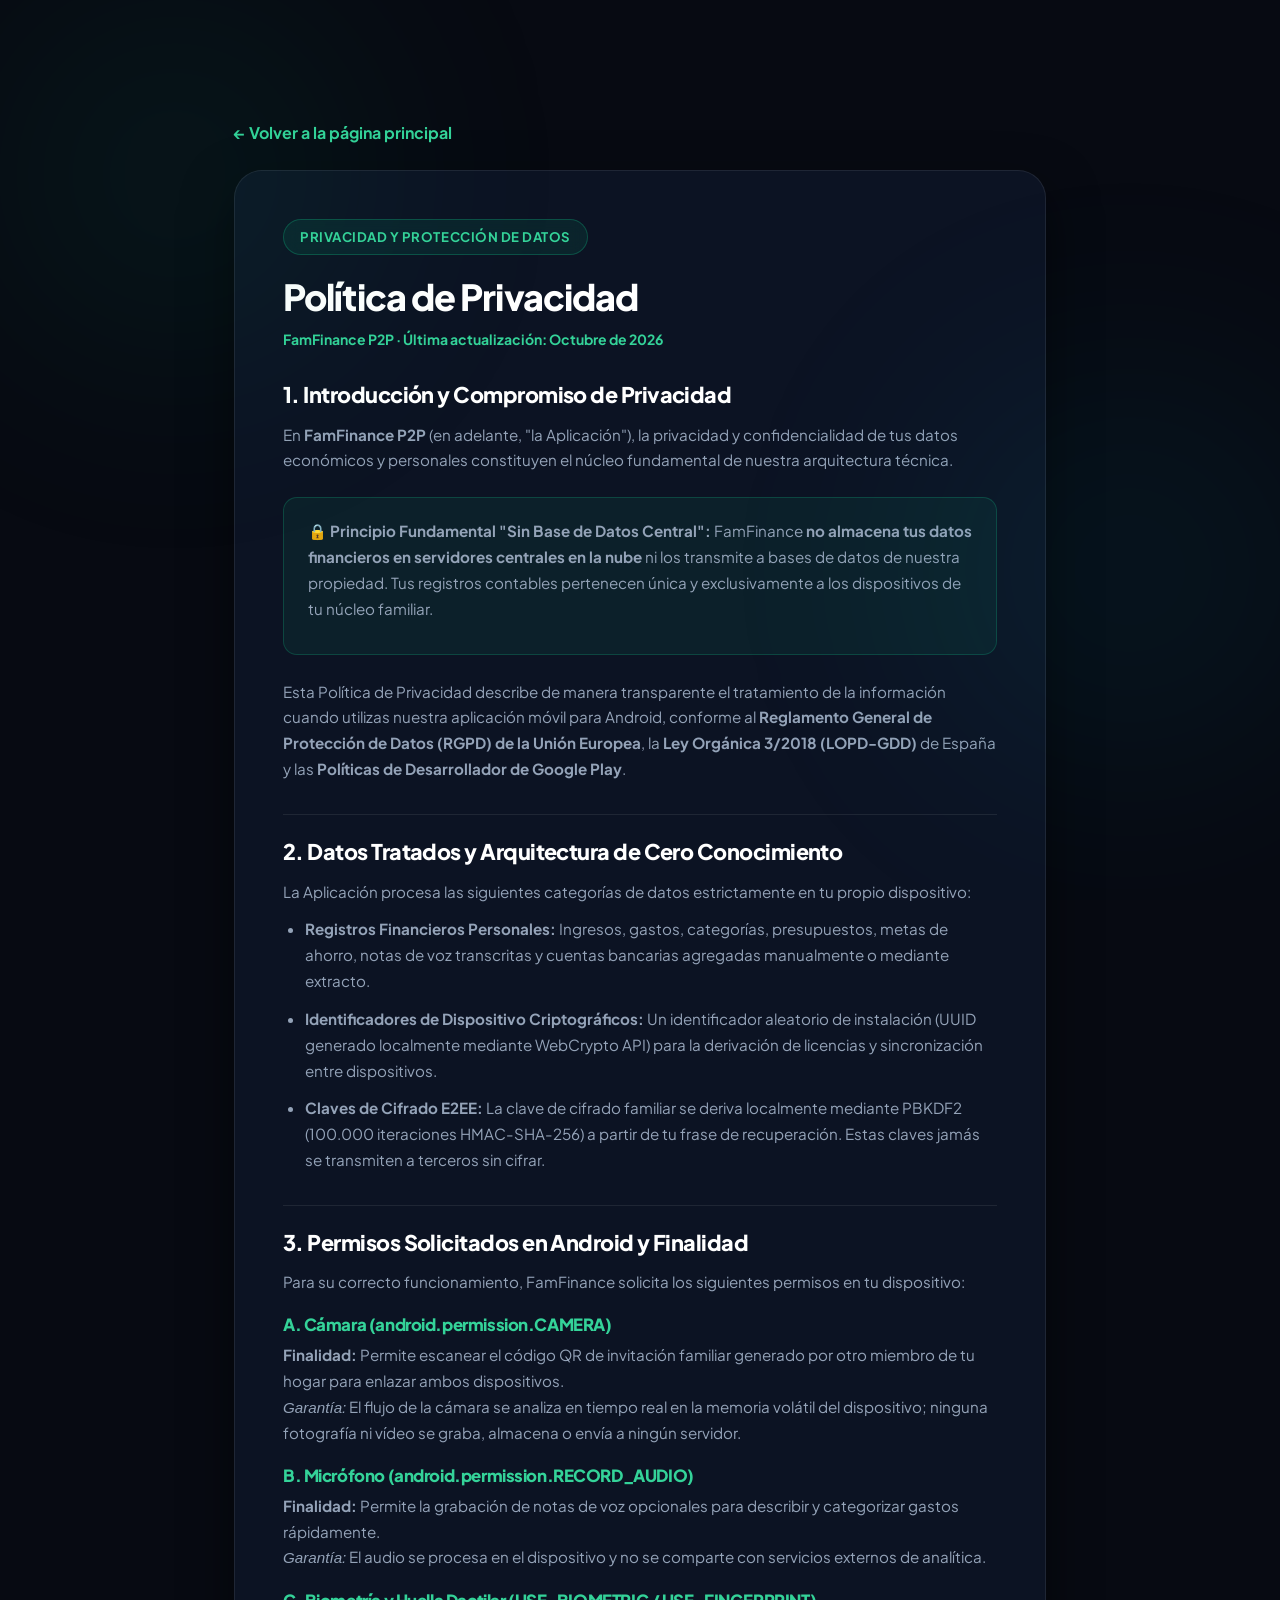
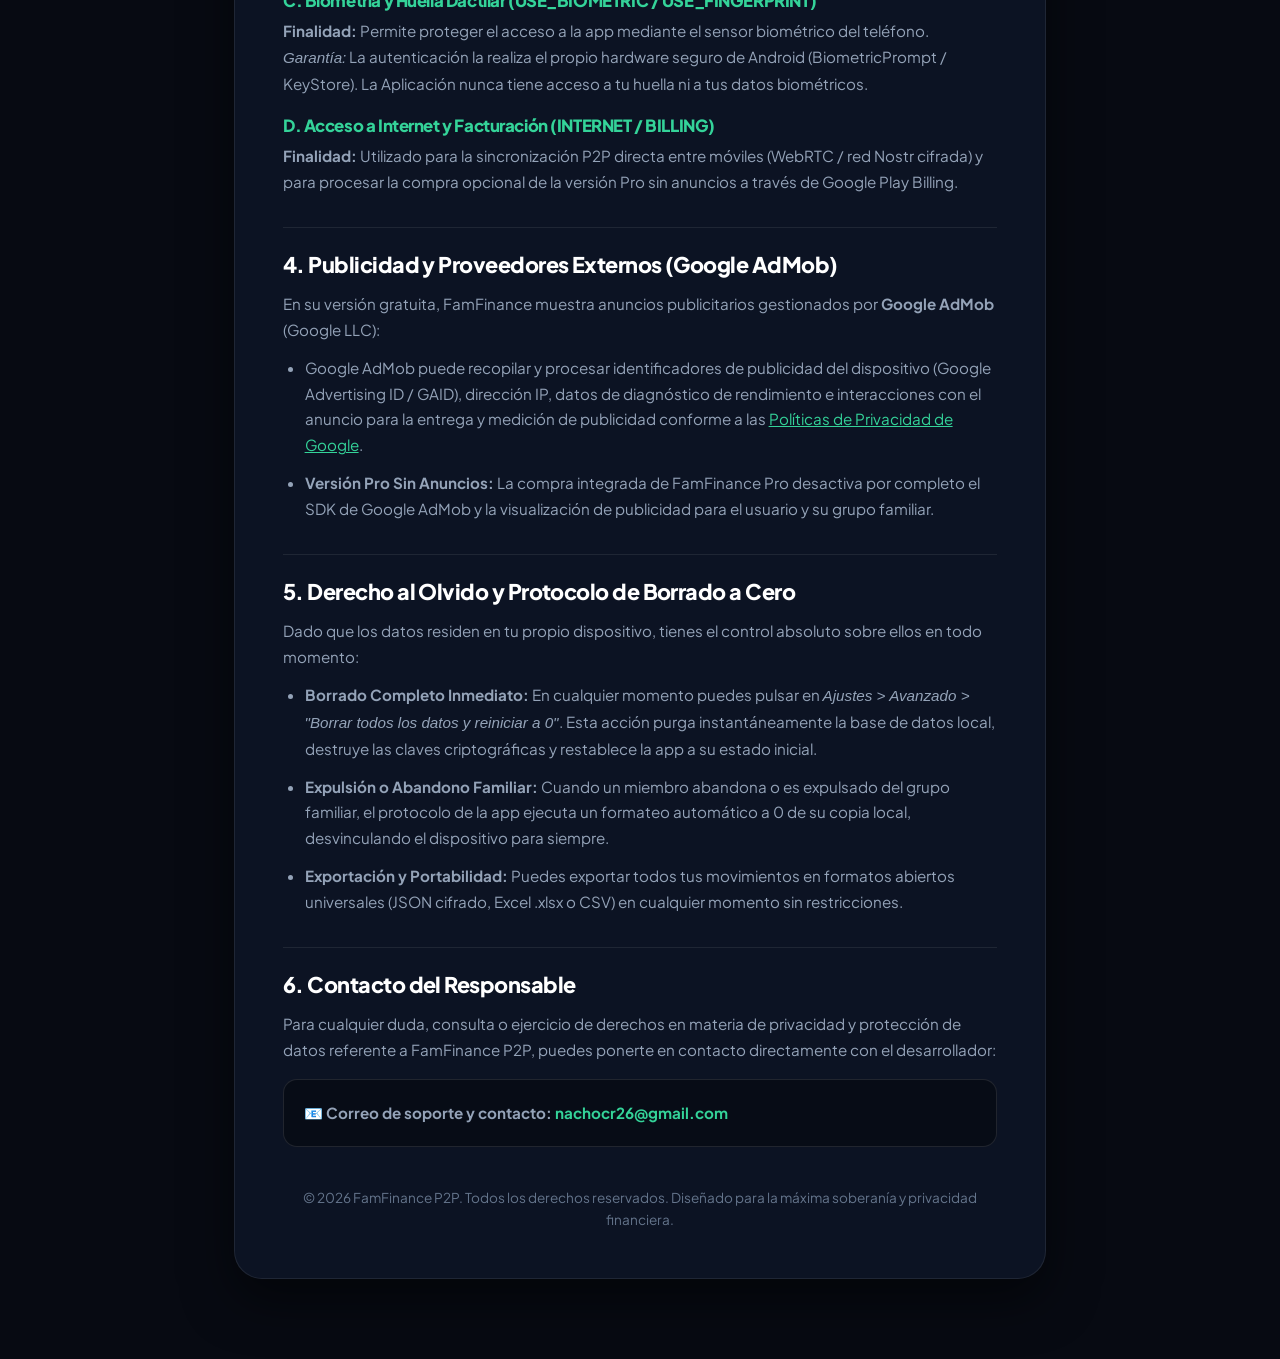
==== commit 55e0df4b: "fix(copy): reemplazar menciones de cero servidores por arquitectura Local-First y P2P descentralizad" ====
--- a/politica-privacidad.html
+++ b/politica-privacidad.html
@@ -105,7 +105,7 @@
         </p>
         <div class="legal-highlight-box">
           <p>
-            <strong>🔒 Principio Fundamental "Zero-Server":</strong> FamFinance <strong>no almacena tus datos financieros en servidores centrales en la nube</strong> ni los transmite a bases de datos de nuestra propiedad. Tus registros contables pertenecen única y exclusivamente a los dispositivos de tu núcleo familiar.
+            <strong>🔒 Principio Fundamental "Sin Base de Datos Central":</strong> FamFinance <strong>no almacena tus datos financieros en servidores centrales en la nube</strong> ni los transmite a bases de datos de nuestra propiedad. Tus registros contables pertenecen única y exclusivamente a los dispositivos de tu núcleo familiar.
           </p>
         </div>
         <p>
--- a/styles.css
+++ b/styles.css
@@ -69,6 +69,10 @@
   -moz-osx-font-smoothing: grayscale;
 }
 
+body.no-scroll {
+  overflow: hidden;
+}
+
 body {
   position: relative;
   overflow-x: hidden;
@@ -809,7 +813,7 @@
 }
 
 .gallery-display {
-  max-width: 900px;
+  max-width: 420px;
   margin: 0 auto;
   border-radius: var(--radius-xl);
   overflow: hidden;
@@ -839,12 +843,13 @@
 }
 
 .gallery-caption {
-  padding: 1.5rem 2rem;
+  padding: 1.5rem 1.75rem;
   background: rgba(15, 23, 42, 0.95);
   border-top: 1px solid var(--border-subtle);
   display: flex;
-  justify-content: space-between;
-  align-items: center;
+  flex-direction: column;
+  align-items: flex-start;
+  gap: 0.85rem;
 }
 
 .gallery-caption h4 {
@@ -924,7 +929,7 @@
   padding: 0.95rem 1.25rem;
   color: var(--text-white);
   font-family: inherit;
-  font-size: 0.95rem;
+  font-size: 16px;
   transition: var(--transition-fast);
   outline: none;
 }
@@ -952,6 +957,12 @@
 .form-select option {
   background: #0f172a;
   color: #fff;
+}
+
+.contact-buttons-row {
+  display: flex;
+  gap: 1rem;
+  flex-wrap: wrap;
 }
 
 .contact-alert {
@@ -1234,8 +1245,22 @@
 }
 
 /* ==========================================================================
-   RESPONSIVE MEDIA QUERIES
+   RESPONSIVE MEDIA QUERIES & MOBILE PERFECTION
    ========================================================================== */
+
+/* Keyframe for mobile menu opening */
+@keyframes navSlideDown {
+  from {
+    opacity: 0;
+    transform: translateY(-12px);
+  }
+  to {
+    opacity: 1;
+    transform: translateY(0);
+  }
+}
+
+/* Tablet & Intermediate screens (<= 1024px) */
 @media (max-width: 1024px) {
   .hero-grid {
     grid-template-columns: 1fr;
@@ -1264,10 +1289,6 @@
     grid-template-columns: repeat(2, 1fr);
   }
   
-  .calc-grid {
-    grid-template-columns: 1fr;
-  }
-  
   .card-top-left {
     left: -5%;
   }
@@ -1281,50 +1302,464 @@
   }
 }
 
+/* Mobile Screens (<= 768px) */
 @media (max-width: 768px) {
+  /* Navigation Bar & Mobile Drawer */
+  .site-nav {
+    padding: 0.75rem 0;
+  }
+
+  .btn-nav-cta {
+    display: none !important; /* Hide on top bar to avoid squeezing logo and burger */
+  }
+
+  .mobile-toggle {
+    display: flex;
+    align-items: center;
+    justify-content: center;
+    width: 44px;
+    height: 44px;
+    border-radius: 10px;
+    background: rgba(255, 255, 255, 0.05);
+    border: 1px solid var(--border-subtle);
+  }
+
   .site-nav .nav-links {
     display: none;
   }
-  
-  .mobile-toggle {
+
+  .site-nav.menu-open .nav-links {
+    display: flex;
+    flex-direction: column;
+    position: fixed;
+    top: 62px;
+    left: 0;
+    right: 0;
+    bottom: 0;
+    background: rgba(7, 10, 18, 0.97);
+    backdrop-filter: blur(24px);
+    -webkit-backdrop-filter: blur(24px);
+    padding: 1.75rem 1.5rem 2.5rem 1.5rem;
+    gap: 0.85rem;
+    border-top: 1px solid rgba(255, 255, 255, 0.08);
+    overflow-y: auto;
+    z-index: 99;
+    animation: navSlideDown 0.25s cubic-bezier(0.16, 1, 0.3, 1) forwards;
+  }
+
+  .nav-link {
+    font-size: 1.15rem;
+    font-weight: 700;
+    color: var(--text-white);
+    padding: 0.65rem 0;
+    border-bottom: 1px solid rgba(255, 255, 255, 0.06);
     display: block;
   }
-  
+
+  .mobile-menu-cta {
+    display: block;
+    margin-top: 1rem;
+    padding-top: 0.5rem;
+  }
+
+  .mobile-menu-cta .btn-primary {
+    width: 100%;
+    justify-content: center;
+  }
+
+  /* Section Spacing & Layout */
+  section {
+    padding: 4.5rem 0;
+  }
+
+  .section-header {
+    margin-bottom: 2.75rem;
+  }
+
+  .section-title {
+    font-size: clamp(1.85rem, 6.5vw, 2.45rem);
+  }
+
+  .section-subtitle {
+    font-size: 1rem;
+    line-height: 1.6;
+  }
+
+  /* Hero Section */
+  .hero-section {
+    padding-top: 6rem;
+    padding-bottom: 3rem;
+  }
+
+  .hero-grid {
+    gap: 2.5rem;
+  }
+
+  .hero-pill {
+    font-size: 0.775rem;
+    padding: 0.35rem 0.85rem;
+    margin-bottom: 1.25rem;
+  }
+
+  .hero-title {
+    font-size: clamp(2rem, 8vw, 2.85rem);
+    line-height: 1.15;
+    margin-bottom: 1.15rem;
+  }
+
+  .hero-description {
+    font-size: 1.02rem;
+    line-height: 1.62;
+    margin-bottom: 1.85rem;
+  }
+
+  .hero-cta-group {
+    flex-direction: column;
+    width: 100%;
+    gap: 0.85rem;
+    margin-bottom: 2rem;
+  }
+
+  .hero-cta-group .btn-primary,
+  .hero-cta-group .btn-secondary {
+    width: 100%;
+    justify-content: center;
+    padding: 0.9rem 1.4rem;
+    font-size: 0.98rem;
+  }
+
+  .hero-stats {
+    grid-template-columns: repeat(3, 1fr);
+    gap: 0.75rem;
+    padding-top: 1.25rem;
+    margin-bottom: 1rem;
+    text-align: center;
+  }
+
+  .stat-item h4 {
+    font-size: 1.25rem;
+    margin-bottom: 0.15rem;
+  }
+
+  .stat-item p {
+    font-size: 0.75rem;
+    line-height: 1.25;
+  }
+
+  /* Phone Mockup Frame */
+  .mockup-container {
+    max-width: 290px;
+    margin: 0 auto;
+  }
+
+  .phone-frame {
+    border-radius: 34px;
+    padding: 8px;
+    border-width: 1.5px;
+    box-shadow: 0 16px 45px rgba(0, 0, 0, 0.8), 0 0 30px rgba(16, 185, 129, 0.18);
+  }
+
+  .phone-screen {
+    border-radius: 26px;
+  }
+
+  .card-top-left, .card-bottom-right {
+    display: none; /* Hide floating badges on mobile */
+  }
+
+  /* Comparison Matrix */
   .comparison-grid {
     grid-template-columns: 1fr;
-  }
-  
+    gap: 1.5rem;
+  }
+
+  .compare-card {
+    padding: 1.85rem 1.35rem;
+    border-radius: var(--radius-lg);
+  }
+
+  .compare-title {
+    font-size: 1.45rem;
+  }
+
+  .compare-desc {
+    font-size: 0.9rem;
+    margin-bottom: 1.5rem;
+  }
+
+  .compare-list li {
+    font-size: 0.88rem;
+    gap: 0.65rem;
+  }
+
+  /* Features Grid */
   .features-grid {
     grid-template-columns: 1fr;
-  }
-  
+    gap: 1.25rem;
+  }
+
+  .feature-card {
+    padding: 1.85rem 1.35rem;
+    border-radius: var(--radius-lg);
+  }
+
+  .feature-icon-box {
+    width: 48px;
+    height: 48px;
+    font-size: 1.4rem;
+    margin-bottom: 1.15rem;
+  }
+
+  .feature-card h3 {
+    font-size: 1.15rem;
+  }
+
+  .feature-card p {
+    font-size: 0.88rem;
+  }
+
+  /* Gallery Screenshots Tabs & Display */
+  .tabs-container {
+    display: flex;
+    flex-wrap: nowrap;
+    overflow-x: auto;
+    -webkit-overflow-scrolling: touch;
+    scroll-snap-type: x mandatory;
+    padding: 0.5rem 0.25rem 1rem 0.25rem;
+    gap: 0.6rem;
+    justify-content: flex-start;
+    scrollbar-width: none;
+  }
+
+  .tabs-container::-webkit-scrollbar {
+    display: none;
+  }
+
+  .tab-btn {
+    flex-shrink: 0;
+    scroll-snap-align: center;
+    font-size: 0.85rem;
+    padding: 0.65rem 1.15rem;
+    white-space: nowrap;
+  }
+
+  .gallery-display {
+    max-width: min(320px, 88vw);
+    border-radius: 34px;
+    border-width: 2px;
+  }
+
+  .gallery-caption {
+    padding: 1.25rem 1.25rem;
+    gap: 0.65rem;
+  }
+
+  .gallery-caption h4 {
+    font-size: 1.05rem;
+  }
+
+  .gallery-caption p {
+    font-size: 0.825rem;
+    line-height: 1.5;
+  }
+
+  .gallery-caption .section-badge {
+    align-self: flex-start;
+    margin-bottom: 0;
+    font-size: 0.72rem;
+    padding: 0.3rem 0.75rem;
+  }
+
+  /* How It Works (Steps) */
   .steps-grid {
     grid-template-columns: 1fr;
-  }
-  
-  .hero-stats {
+    gap: 1.25rem;
+  }
+
+  .step-card {
+    padding: 1.85rem 1.35rem;
+    border-radius: var(--radius-lg);
+  }
+
+  .step-number {
+    font-size: 2.25rem;
+    top: 1.15rem;
+    right: 1.15rem;
+  }
+
+  /* Security Pillars */
+  .security-banner {
+    padding: 2.25rem 1.35rem;
+    border-radius: var(--radius-lg);
+  }
+
+  .security-grid {
     grid-template-columns: 1fr;
-    gap: 1rem;
-  }
-  
+    gap: 0.85rem;
+    margin-top: 1.75rem;
+  }
+
+  .sec-pill {
+    padding: 1.2rem 1rem;
+  }
+
+  .sec-pill h4 {
+    font-size: 1.05rem;
+  }
+
+  .sec-pill p {
+    font-size: 0.825rem;
+  }
+
+  /* FAQ Accordion */
+  .faq-question {
+    padding: 1.15rem 1.25rem;
+    font-size: 1rem;
+  }
+
+  .faq-answer {
+    padding: 0 1.25rem;
+    font-size: 0.9rem;
+  }
+
+  .faq-item.active .faq-answer {
+    padding-bottom: 1.35rem;
+  }
+
+  /* Contact Form & Buttons */
+  .contact-card {
+    padding: 2rem 1.35rem;
+    border-radius: var(--radius-lg);
+  }
+
+  .form-row {
+    grid-template-columns: 1fr;
+    gap: 1.15rem;
+  }
+
+  .contact-buttons-row {
+    flex-direction: column;
+    width: 100%;
+    gap: 0.75rem;
+  }
+
+  .contact-buttons-row .btn-primary,
+  .contact-buttons-row .btn-secondary {
+    width: 100%;
+    justify-content: center;
+    padding: 0.85rem 1.25rem;
+    font-size: 0.95rem;
+  }
+
+  /* Download CTA Box */
+  .cta-box {
+    padding: 2.75rem 1.35rem;
+    border-radius: var(--radius-lg);
+  }
+
+  .cta-box h2 {
+    font-size: 1.85rem;
+  }
+
+  .cta-box p {
+    font-size: 0.98rem;
+    margin-bottom: 1.85rem;
+  }
+
+  .cta-buttons {
+    flex-direction: column;
+    width: 100%;
+    gap: 0.85rem;
+  }
+
+  .cta-buttons .btn-primary,
+  .cta-buttons .btn-secondary {
+    width: 100%;
+    justify-content: center;
+    padding: 0.9rem 1.35rem;
+    font-size: 0.95rem;
+  }
+
+  /* Footer */
+  .site-footer {
+    padding: 3rem 0 2rem 0;
+  }
+
   .footer-grid {
     grid-template-columns: 1fr;
-  }
-  
+    gap: 2rem;
+    text-align: center;
+  }
+
+  .footer-brand p {
+    margin: 0.75rem auto 0 auto;
+  }
+
+  .footer-bottom {
+    flex-direction: column;
+    text-align: center;
+    gap: 0.75rem;
+  }
+
+  /* Privacy Policy Legal Page */
+  .legal-container {
+    padding: 5.5rem 1rem 3rem 1rem !important;
+  }
+
+  .legal-card {
+    padding: 1.85rem 1.25rem !important;
+    border-radius: var(--radius-lg) !important;
+  }
+
+  .legal-card h1 {
+    font-size: 1.75rem !important;
+  }
+}
+
+/* Narrow SmartPhones (<= 480px, e.g. iPhone SE, Galaxy A series, 360-390px) */
+@media (max-width: 480px) {
+  .container {
+    padding: 0 1rem;
+  }
+
+  .brand-logo {
+    font-size: 1.15rem;
+    gap: 0.65rem;
+  }
+
+  .logo-img {
+    width: 32px;
+    height: 32px;
+  }
+
+  .brand-badge {
+    font-size: 0.6rem;
+    padding: 0.15rem 0.4rem;
+  }
+
+  .hero-stats {
+    gap: 0.4rem;
+  }
+
+  .stat-item h4 {
+    font-size: 1.1rem;
+  }
+
+  .stat-item p {
+    font-size: 0.7rem;
+  }
+
+  .mockup-container {
+    max-width: 270px;
+  }
+
+  .gallery-display {
+    max-width: min(290px, 90vw);
+  }
+
   .contact-card {
-    padding: 2.25rem 1.5rem;
-  }
-  
-  .form-row {
-    grid-template-columns: 1fr;
-    gap: 1.25rem;
-  }
-  
-  .cta-box {
-    padding: 3rem 1.5rem;
-  }
-  
-  .card-top-left, .card-bottom-right {
-    display: none; /* Hide floating cards on small screens for cleaner fit */
-  }
-}
+    padding: 1.75rem 1.15rem;
+  }
+}
+
+@media (min-width: 769px) { .mobile-menu-cta { display: none !important; } }
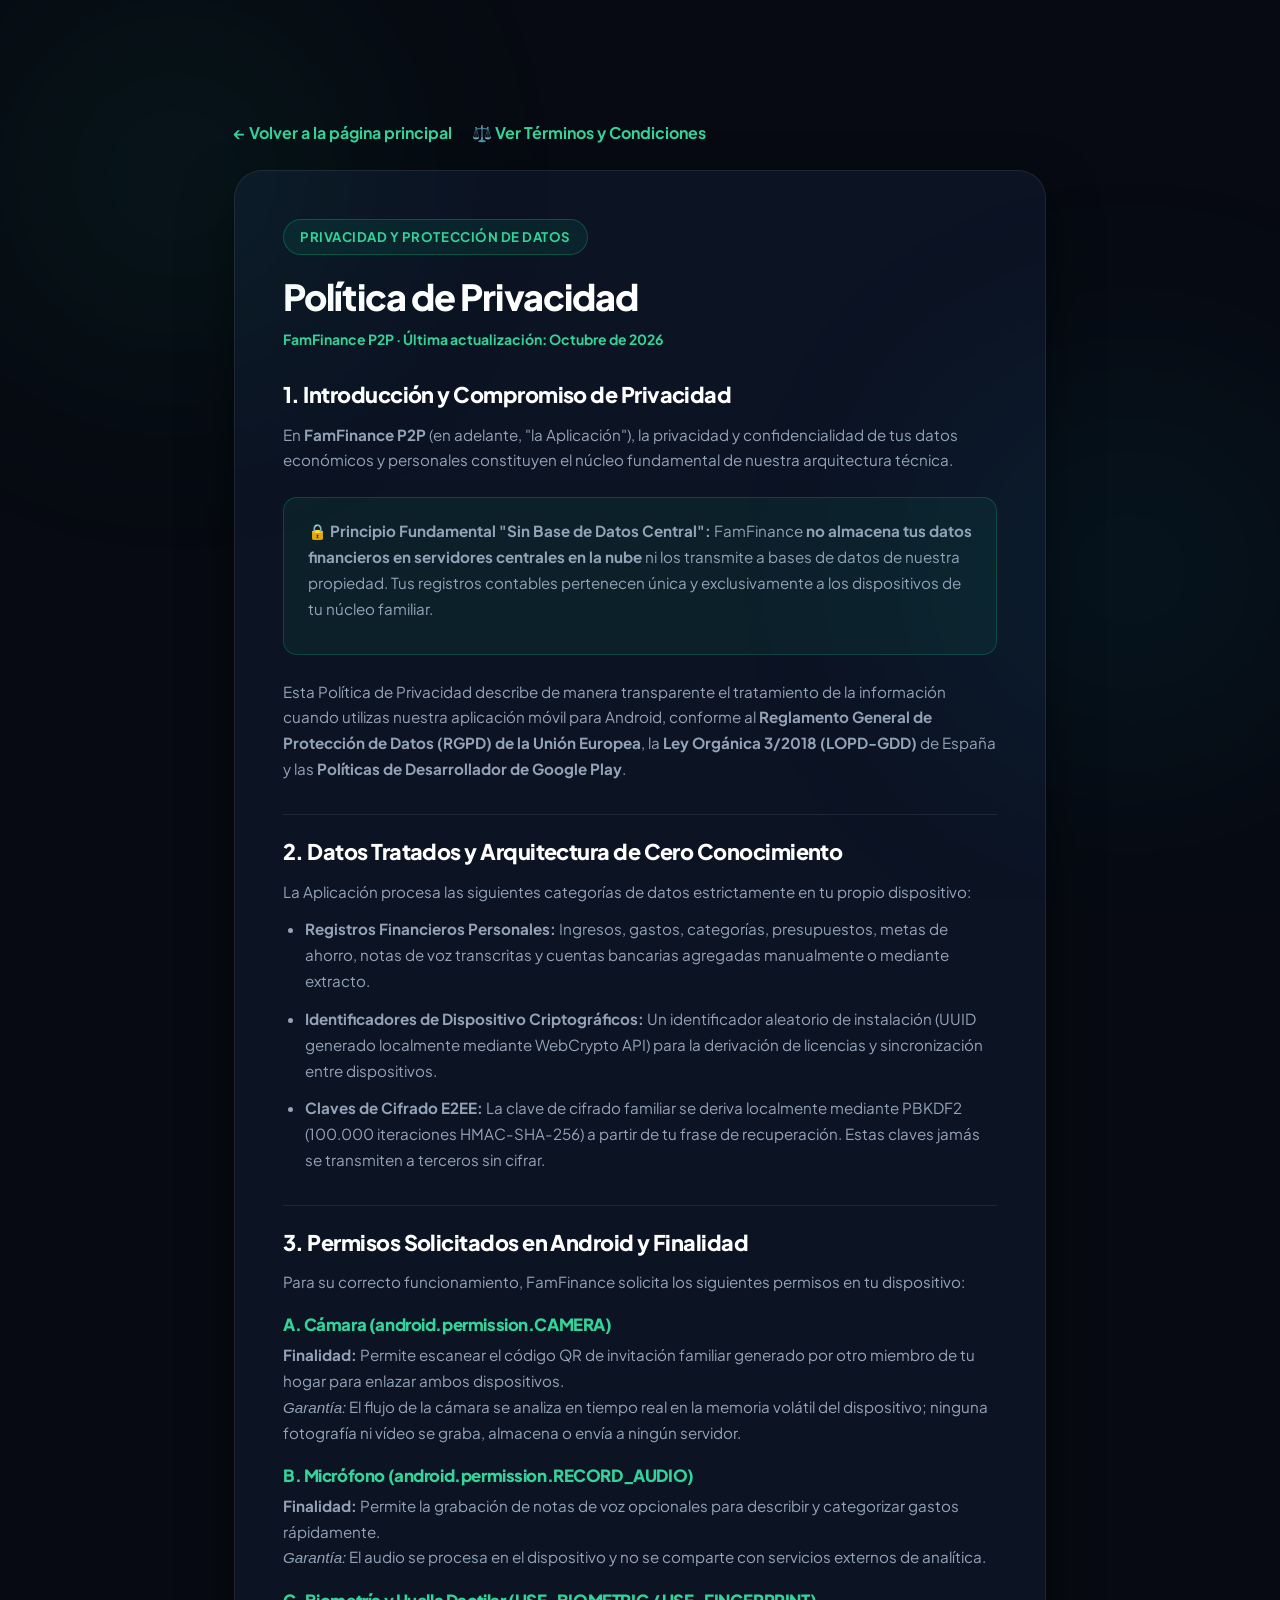
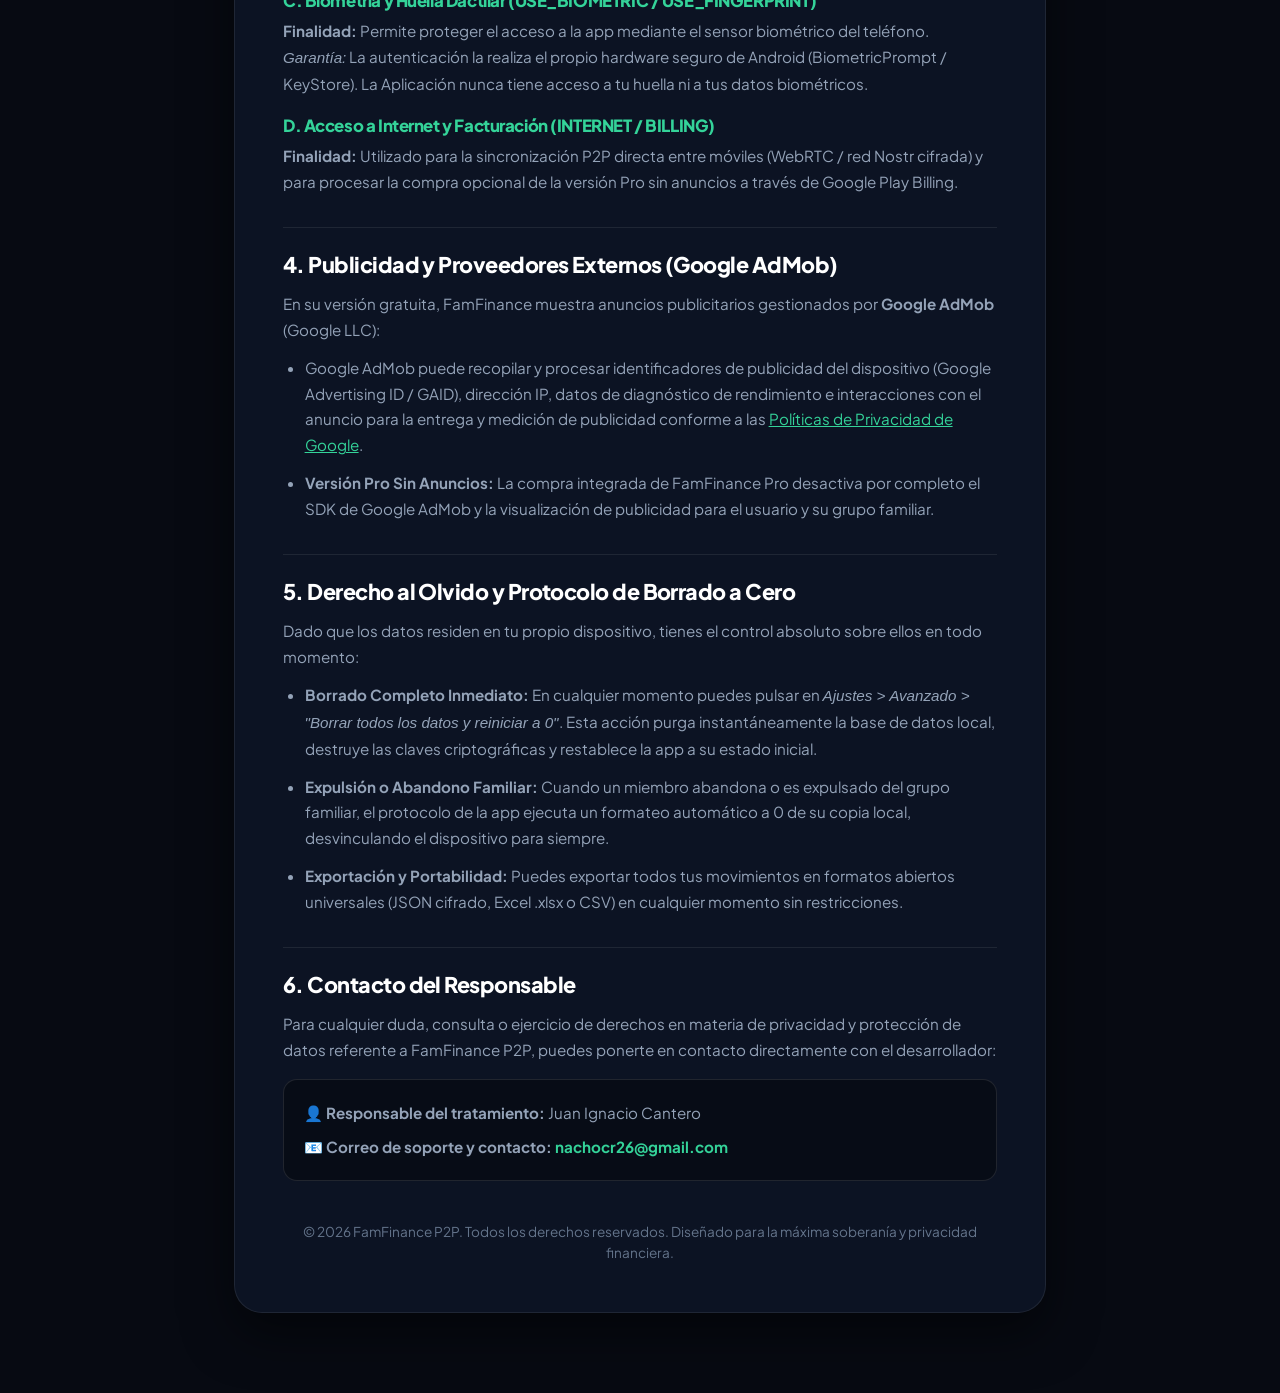
==== commit 8aba5648: "feat(legal): anadir pagina de terminos y condiciones y actualizar faq de precios y gratuidad" ====
--- a/politica-privacidad.html
+++ b/politica-privacidad.html
@@ -92,7 +92,10 @@
   </div>
 
   <div class="legal-container">
-    <a href="index.html" class="btn-back">← Volver a la página principal</a>
+    <div style="display: flex; flex-wrap: wrap; gap: 1.25rem; align-items: center; margin-bottom: 1.5rem;">
+      <a href="index.html" class="btn-back" style="margin-bottom: 0;">← Volver a la página principal</a>
+      <a href="terminos-condiciones.html" class="btn-back" style="margin-bottom: 0;">⚖️ Ver Términos y Condiciones</a>
+    </div>
     <div class="legal-card">
       <div class="section-badge">Privacidad y Protección de Datos</div>
       <h1>Política de Privacidad</h1>
@@ -178,6 +181,9 @@
           Para cualquier duda, consulta o ejercicio de derechos en materia de privacidad y protección de datos referente a FamFinance P2P, puedes ponerte en contacto directamente con el desarrollador:
         </p>
         <div class="legal-contact-box">
+          <p style="margin-bottom: 0.5rem;">
+            👤 <strong>Responsable del tratamiento:</strong> Juan Ignacio Cantero
+          </p>
           <p style="margin-bottom: 0;">
             📧 <strong>Correo de soporte y contacto:</strong> <a href="mailto:nachocr26@gmail.com" style="color: var(--emerald-light); font-weight: 700;">nachocr26@gmail.com</a>
           </p>
